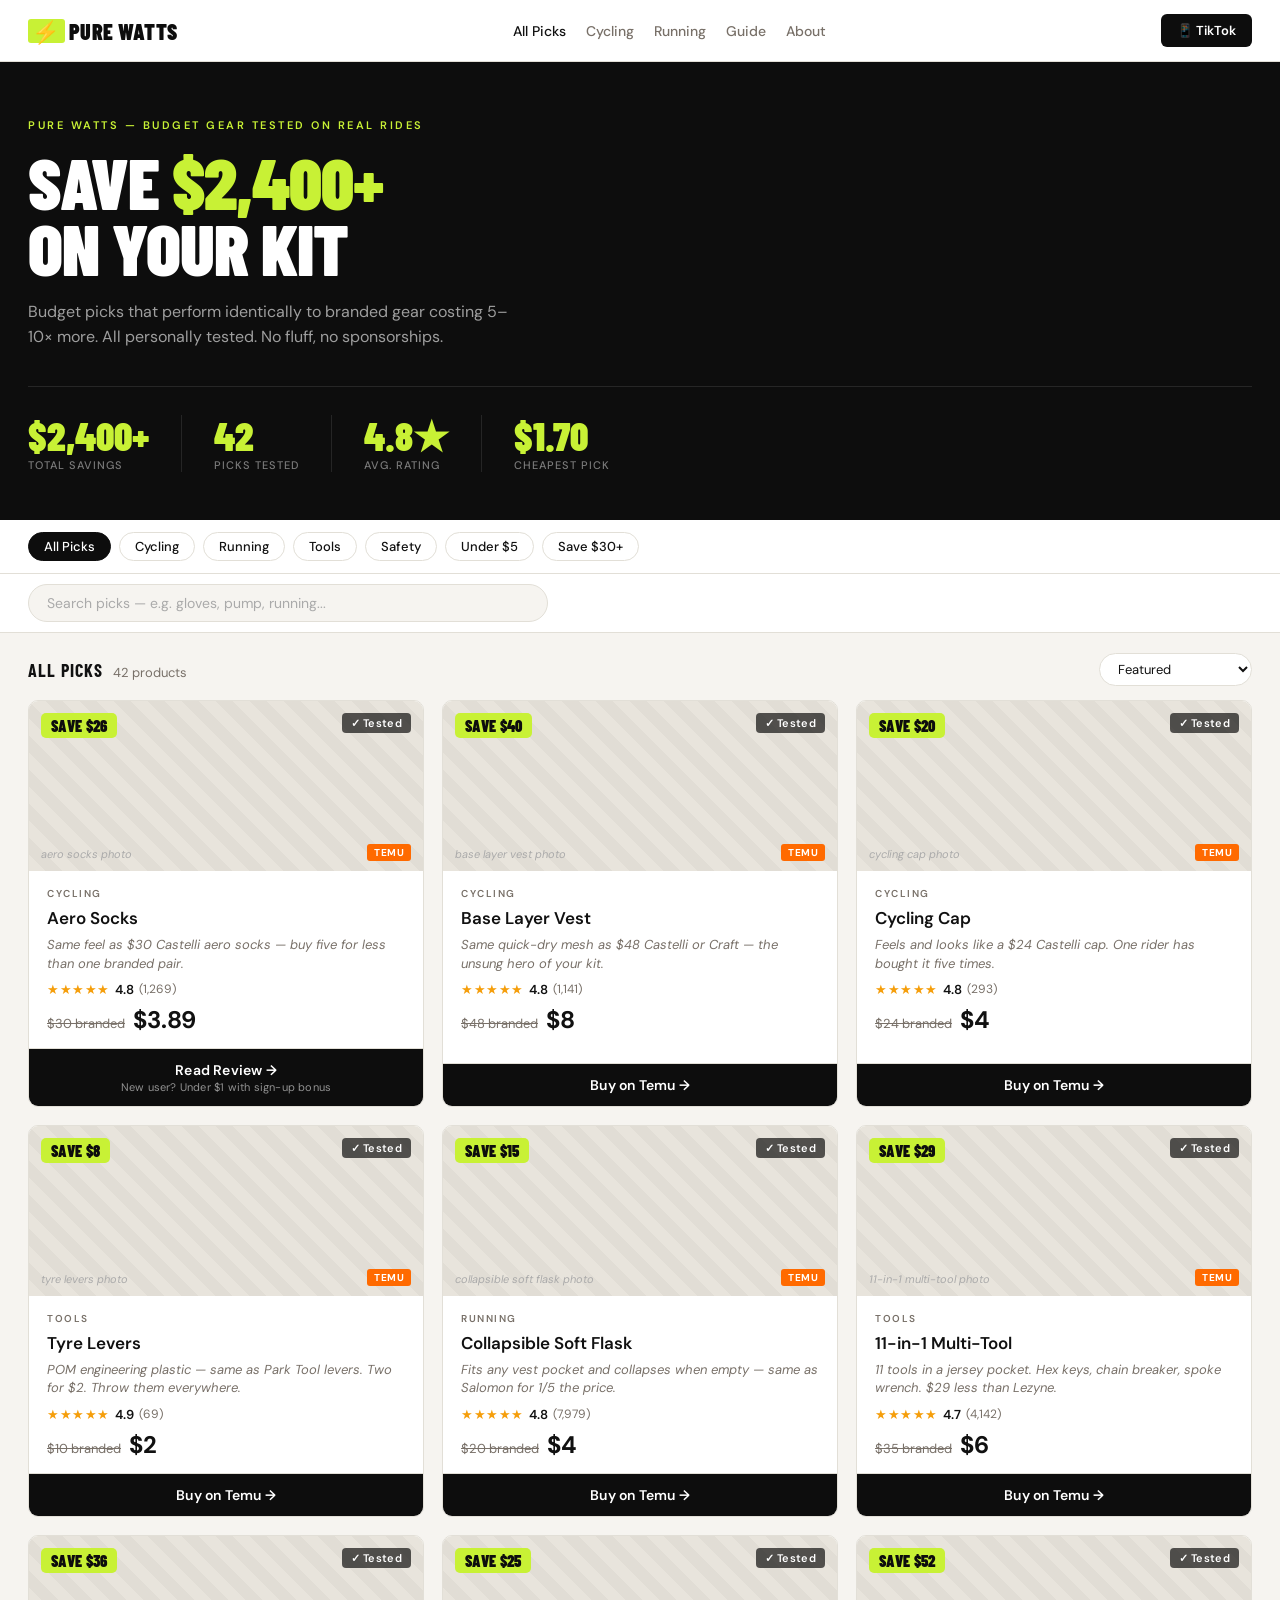
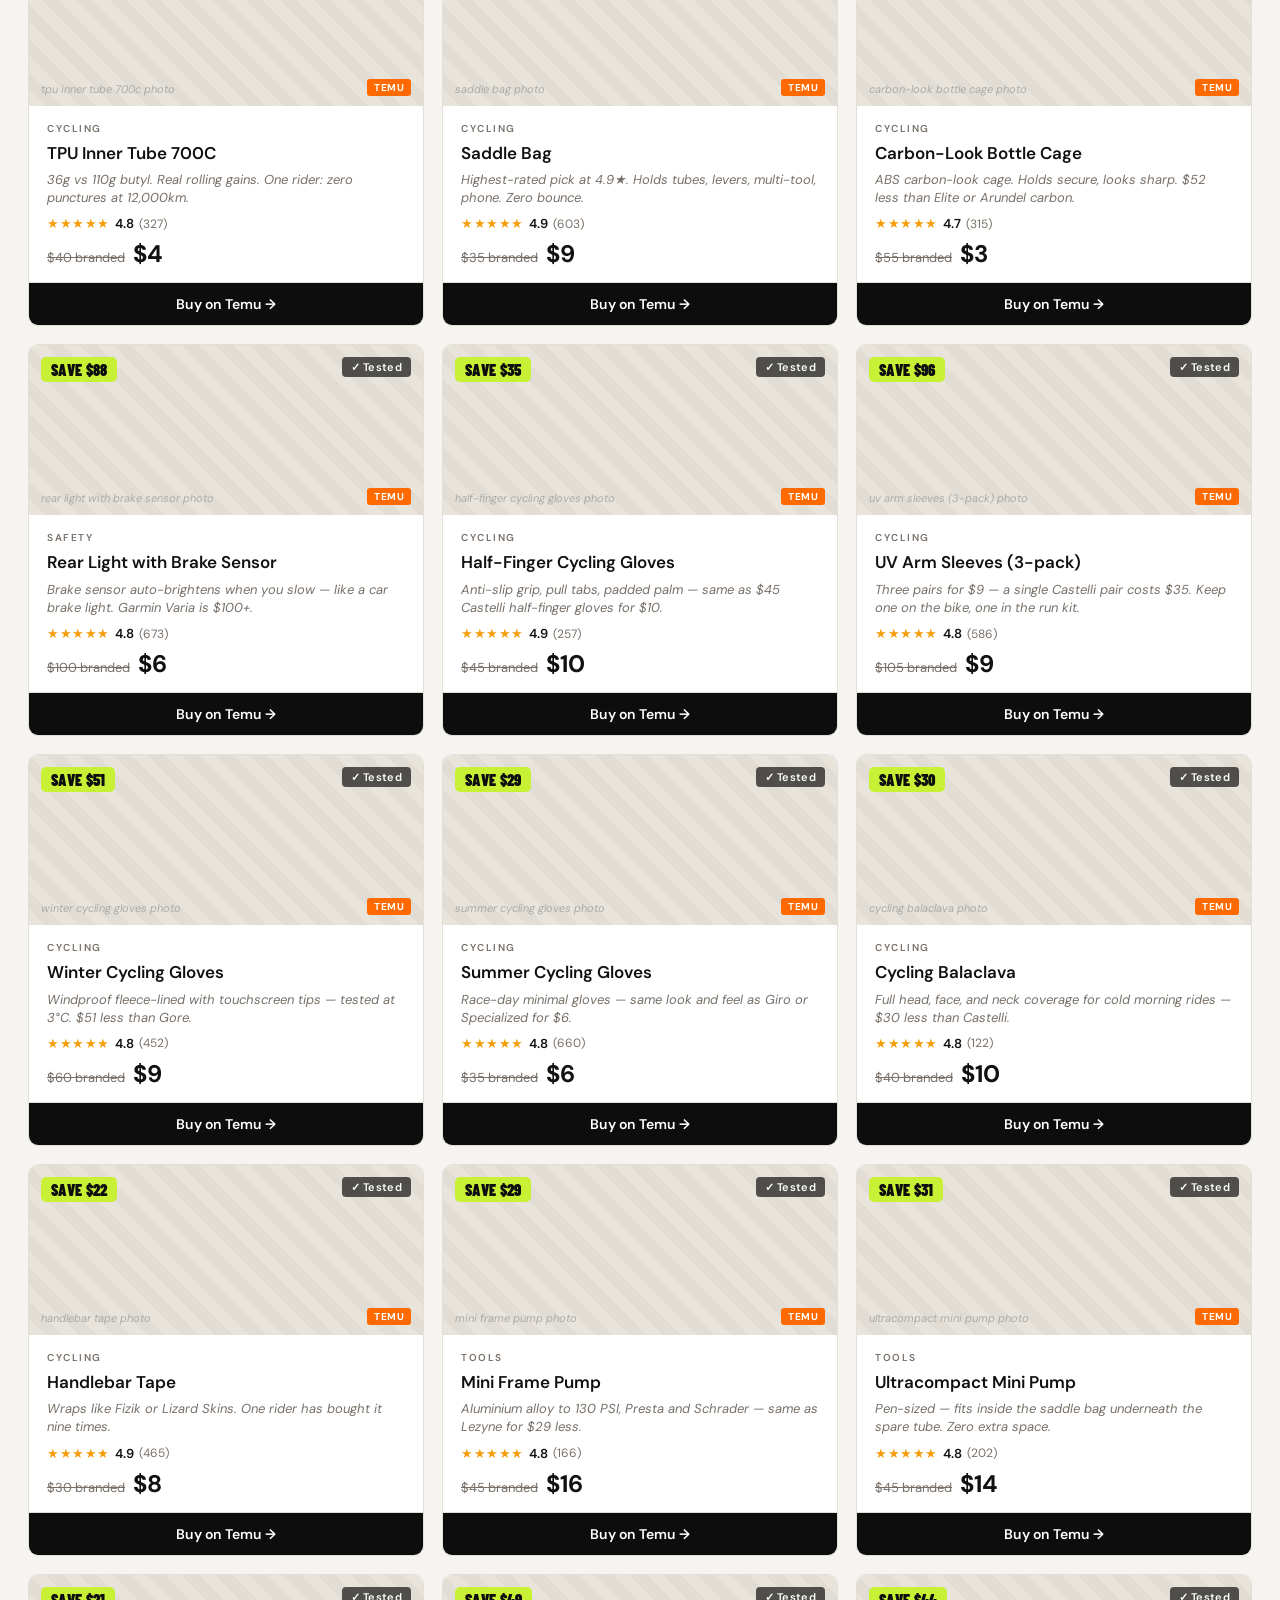
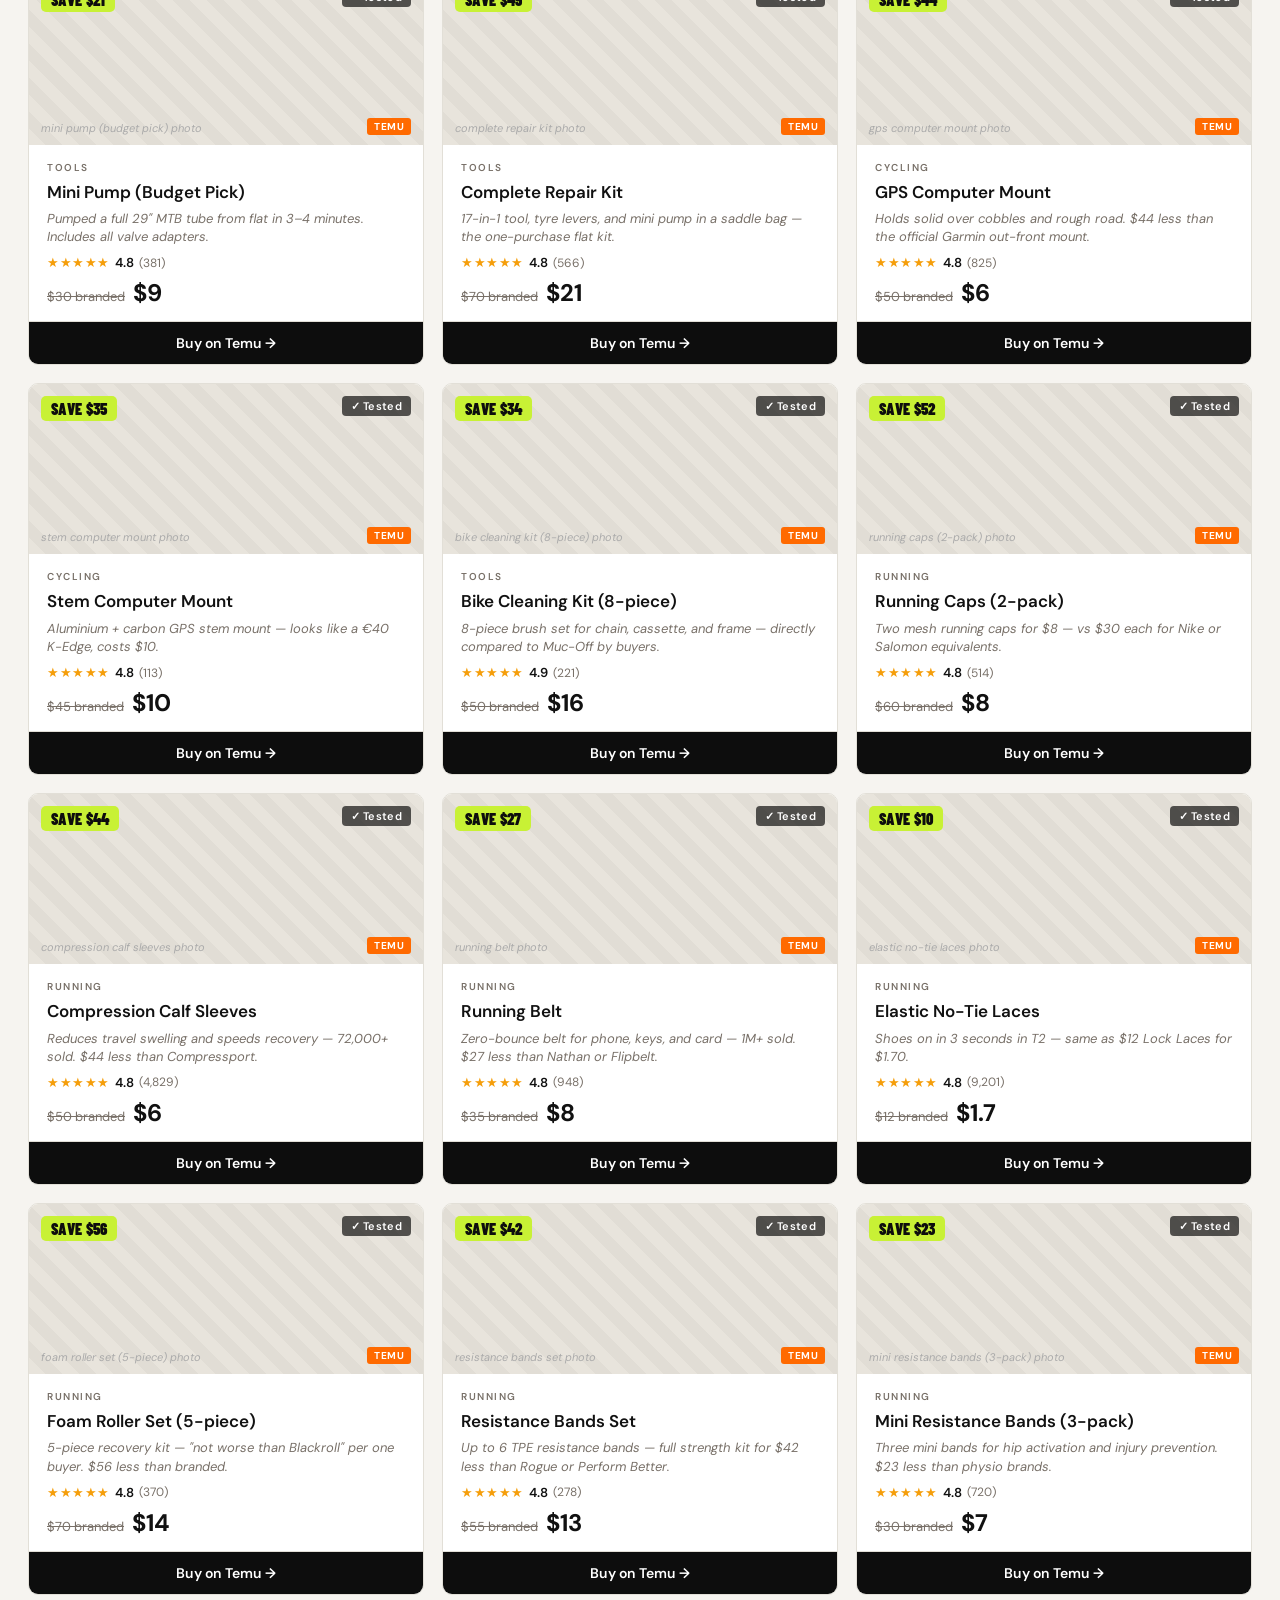
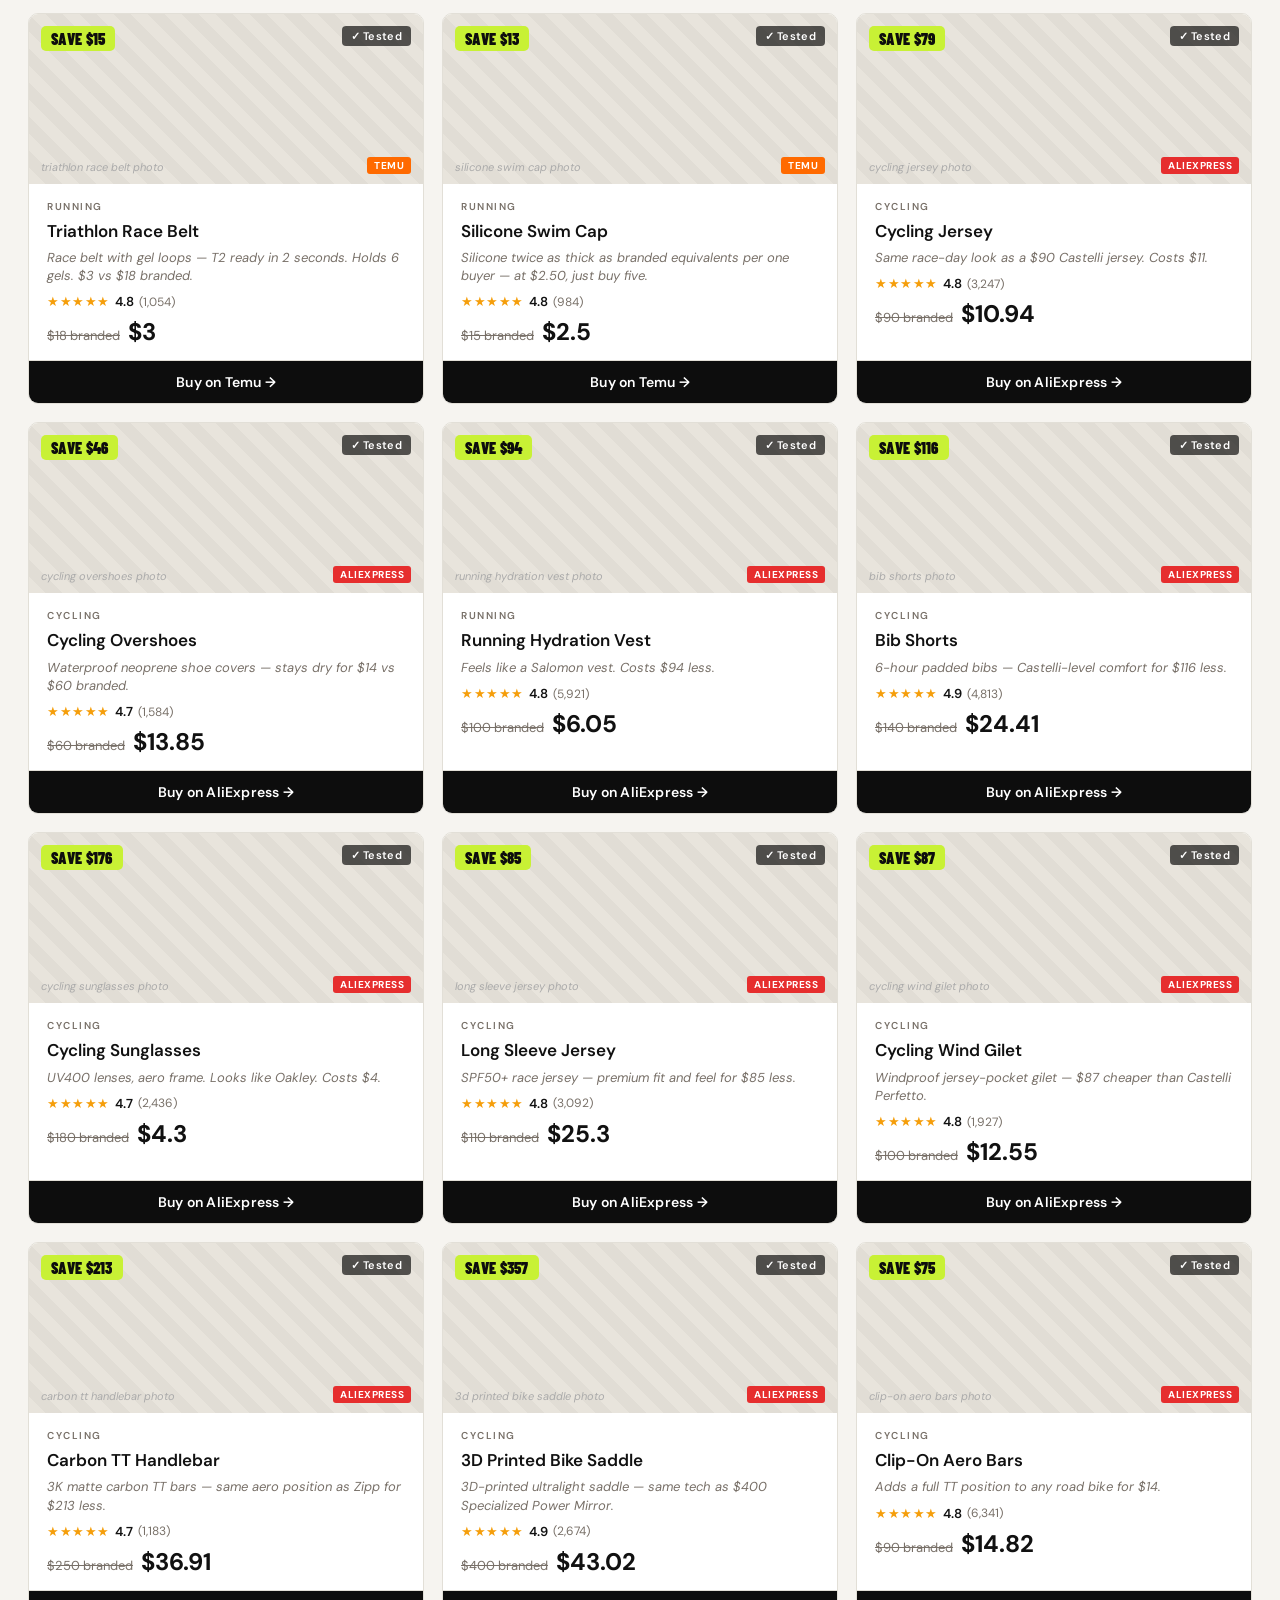
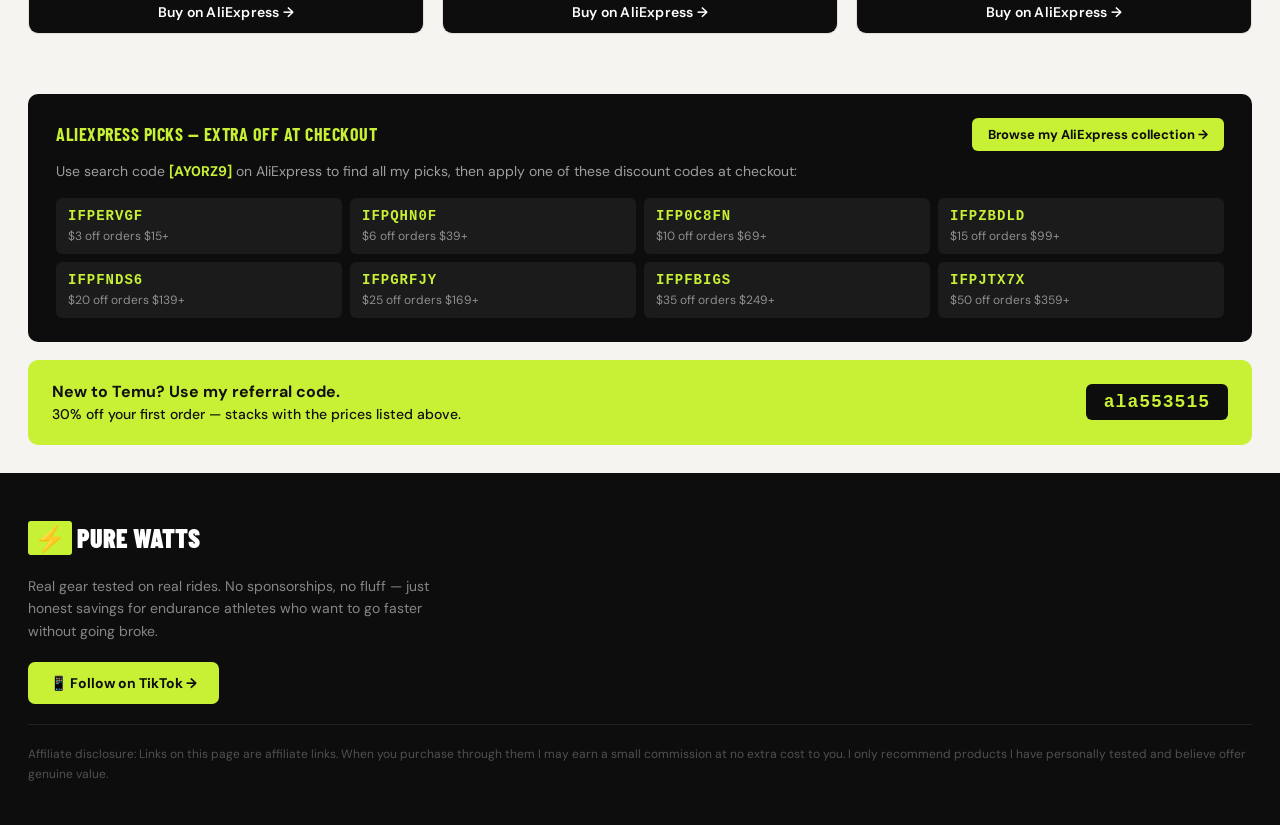
==== index.html @ f36c747b "Launch Pure Watts affiliate site with 42 tested picks - Homepage with filter pills, search bar, and " ====
<!DOCTYPE html>
<html lang="en">
<head>
<meta charset="UTF-8">
<meta name="viewport" content="width=device-width, initial-scale=1.0">
<title>Pure Watts — Budget Gear That Actually Works</title>
<meta name="description" content="20 budget cycling and running picks that perform identically to branded gear costing 5–10× more. All personally tested. No fluff, no sponsorships.">
<link rel="preconnect" href="https://fonts.googleapis.com">
<link rel="stylesheet" href="style.css">
</head>
<body>

<nav class="nav">
  <a class="logo" href="index.html">
    <span class="logo-bolt">⚡</span> PURE WATTS
  </a>
  <ul class="nav-links">
    <li><a href="index.html" class="active">All Picks</a></li>
    <li><a href="index.html?filter=cycling">Cycling</a></li>
    <li><a href="index.html?filter=running">Running</a></li>
    <li><a href="buying-guide.html">Guide</a></li>
    <li><a href="#about">About</a></li>
  </ul>
  <a class="nav-tiktok" href="https://temu.to/k/erey3rug0xz" target="_blank" rel="noopener">📱 TikTok</a>
</nav>

<section class="hero">
  <p class="hero-eyebrow">Pure Watts — Budget Gear Tested on Real Rides</p>
  <h1 class="hero-headline">Save <em>$2,400+</em><br>on your kit</h1>
  <p class="hero-sub">Budget picks that perform identically to branded gear costing 5–10× more. All personally tested. No fluff, no sponsorships.</p>
  <div class="hero-stats">
    <div class="hero-stat">
      <span class="hero-stat-val">$2,400+</span>
      <span class="hero-stat-label">Total savings</span>
    </div>
    <div class="hero-stat">
      <span class="hero-stat-val" id="hero-count">—</span>
      <span class="hero-stat-label">Picks tested</span>
    </div>
    <div class="hero-stat">
      <span class="hero-stat-val">4.8★</span>
      <span class="hero-stat-label">Avg. rating</span>
    </div>
    <div class="hero-stat">
      <span class="hero-stat-val">$1.70</span>
      <span class="hero-stat-label">Cheapest pick</span>
    </div>
  </div>
</section>

<div class="filters-bar">
  <button class="filter-pill active" data-filter="all">All Picks</button>
  <button class="filter-pill" data-filter="cycling">Cycling</button>
  <button class="filter-pill" data-filter="running">Running</button>
  <button class="filter-pill" data-filter="tools">Tools</button>
  <button class="filter-pill" data-filter="safety">Safety</button>
  <button class="filter-pill" data-filter="under5">Under $5</button>
  <button class="filter-pill" data-filter="bigsave">Save $30+</button>
</div>

<div class="search-wrap">
  <input type="search" class="search-input" id="search-bar" placeholder="Search picks — e.g. gloves, pump, running...">
</div>

<div class="section-header">
  <div class="section-header-left">
    <span class="section-title">All Picks</span>
    <span class="section-count" id="count"></span>
  </div>
  <select class="sort-select" id="sort-select">
    <option value="featured">Featured</option>
    <option value="price-asc">Price: Low → High</option>
    <option value="price-desc">Price: High → Low</option>
    <option value="save-desc">Biggest Savings</option>
    <option value="stars-desc">Highest Rated</option>
    <option value="reviews-desc">Most Reviewed</option>
  </select>
</div>

<div class="grid" id="grid"></div>

<!-- ALIEXPRESS DISCOUNT CODES -->
<div class="aliex-banner">
  <div class="aliex-banner-header">
    <div class="aliex-banner-title">AliExpress Picks — Extra Off at Checkout</div>
    <a class="aliex-collection-btn" href="https://s.click.aliexpress.com/e/_ExRerLu" target="_blank" rel="noopener">
      Browse my AliExpress collection →
    </a>
  </div>
  <p class="aliex-banner-sub">Use search code <strong>[AY0RZ9]</strong> on AliExpress to find all my picks, then apply one of these discount codes at checkout:</p>
  <div class="aliex-codes">
    <div class="aliex-code-row"><span class="aliex-code">IFPERVGF</span><span class="aliex-code-desc">$3 off orders $15+</span></div>
    <div class="aliex-code-row"><span class="aliex-code">IFPQHN0F</span><span class="aliex-code-desc">$6 off orders $39+</span></div>
    <div class="aliex-code-row"><span class="aliex-code">IFP0C8FN</span><span class="aliex-code-desc">$10 off orders $69+</span></div>
    <div class="aliex-code-row"><span class="aliex-code">IFPZBDLD</span><span class="aliex-code-desc">$15 off orders $99+</span></div>
    <div class="aliex-code-row"><span class="aliex-code">IFPFNDS6</span><span class="aliex-code-desc">$20 off orders $139+</span></div>
    <div class="aliex-code-row"><span class="aliex-code">IFPGRFJY</span><span class="aliex-code-desc">$25 off orders $169+</span></div>
    <div class="aliex-code-row"><span class="aliex-code">IFPFBIGS</span><span class="aliex-code-desc">$35 off orders $249+</span></div>
    <div class="aliex-code-row"><span class="aliex-code">IFPJTX7X</span><span class="aliex-code-desc">$50 off orders $359+</span></div>
  </div>
</div>

<div class="referral-banner">
  <div class="referral-text">
    <strong>New to Temu? Use my referral code.</strong>
    30% off your first order — stacks with the prices listed above.
  </div>
  <div class="referral-code">ala553515</div>
</div>

<footer class="footer" id="about">
  <div class="footer-logo">
    <span class="footer-logo-bolt">⚡</span> PURE WATTS
  </div>
  <p class="footer-tagline">Real gear tested on real rides. No sponsorships, no fluff — just honest savings for endurance athletes who want to go faster without going broke.</p>
  <a class="footer-tiktok-btn" href="https://temu.to/k/erey3rug0xz" target="_blank" rel="noopener">📱 Follow on TikTok →</a>
  <p class="footer-disc">
    Affiliate disclosure: Links on this page are affiliate links. When you purchase through them I may earn a small commission at no extra cost to you. I only recommend products I have personally tested and believe offer genuine value.
  </p>
</footer>

<script src="products.js"></script>
<script>
let currentFilter = 'all';
let currentSort   = 'featured';
let currentSearch = '';

function renderCard(p) {
  const external = !p.isArticle && p.link !== '#';
  const sourceBadge = p.source === 'aliexpress'
    ? '<span class="card-source aliex">AliExpress</span>'
    : '<span class="card-source temu">Temu</span>';
  return `
    <a class="card" href="${p.link}"
       ${external ? 'target="_blank" rel="noopener"' : ''}>
      <div class="card-img">
        <div class="card-badge">SAVE $${p.save}</div>
        <div class="card-tested">✓ Tested</div>
        ${sourceBadge}
        <span class="card-img-label">${p.name.toLowerCase()} photo</span>
      </div>
      <div class="card-body">
        <div class="card-cat">${p.cat}</div>
        <div class="card-name">${p.name}</div>
        <div class="card-tagline">${p.tagline}</div>
        <div class="card-stars">
          <span class="stars">★★★★★</span>
          <span class="stars-val">${p.stars}</span>
          <span class="stars-count">(${p.reviews.toLocaleString()})</span>
        </div>
        <div class="card-pricing">
          <span class="price-branded">$${p.branded} branded</span>
          <span class="price-ours">$${p.price}</span>
        </div>
      </div>
      <div class="card-cta">
        ${p.isArticle ? 'Read Review →' : p.source === 'aliexpress' ? 'Buy on AliExpress →' : 'Buy on Temu →'}
        ${p.newUser ? '<span class="card-cta-note">New user? Under $1 with sign-up bonus</span>' : ''}
      </div>
    </a>`;
}

function renderGrid() {
  const q = currentSearch;
  let visible = products.filter(p => {
    const filterOk = currentFilter === 'all' || p.filters.includes(currentFilter);
    const searchOk = !q || [p.name, p.tagline, p.cat].some(s => s.toLowerCase().includes(q));
    return filterOk && searchOk;
  });

  switch (currentSort) {
    case 'price-asc':    visible.sort((a, b) => a.price - b.price); break;
    case 'price-desc':   visible.sort((a, b) => b.price - a.price); break;
    case 'save-desc':    visible.sort((a, b) => b.save - a.save); break;
    case 'stars-desc':   visible.sort((a, b) => b.stars - a.stars || b.reviews - a.reviews); break;
    case 'reviews-desc': visible.sort((a, b) => b.reviews - a.reviews); break;
  }

  document.getElementById('grid').innerHTML = visible.length
    ? visible.map(renderCard).join('')
    : '<p class="no-results">No picks match your search.</p>';
  document.getElementById('count').textContent = `${visible.length} product${visible.length !== 1 ? 's' : ''}`;
}

// Boot
document.getElementById('hero-count').textContent = products.length;
renderGrid();

// Filter pills
document.querySelectorAll('.filter-pill').forEach(btn => {
  btn.addEventListener('click', () => {
    document.querySelectorAll('.filter-pill').forEach(b => b.classList.remove('active'));
    btn.classList.add('active');
    currentFilter = btn.dataset.filter;
    document.querySelector('.section-title').textContent = btn.textContent;
    renderGrid();
  });
});

// Sort
document.getElementById('sort-select').addEventListener('change', e => {
  currentSort = e.target.value;
  renderGrid();
});

// Search
document.getElementById('search-bar').addEventListener('input', e => {
  currentSearch = e.target.value.toLowerCase().trim();
  renderGrid();
});

// URL filter param on load
const urlFilter = new URLSearchParams(location.search).get('filter');
if (urlFilter) {
  const btn = document.querySelector(`[data-filter="${urlFilter}"]`);
  if (btn) btn.click();
}
</script>
</body>
</html>
---- style.css ----
@import url('https://fonts.googleapis.com/css2?family=Barlow+Condensed:wght@700;900&family=DM+Sans:ital,wght@0,400;0,500;0,600;1,400&display=swap');

:root {
  --bg: #f6f4f0;
  --surface: #ffffff;
  --text: #111111;
  --muted: #787068;
  --border: #e2dfd7;
  --lime: #c8f135;
  --dark: #0d0d0d;
  --radius: 10px;
  --font-head: 'Barlow Condensed', sans-serif;
  --font-body: 'DM Sans', sans-serif;
}

*, *::before, *::after { box-sizing: border-box; margin: 0; padding: 0; }
body { font-family: var(--font-body); background: var(--bg); color: var(--text); min-height: 100vh; }

/* ── NAV ─────────────────────────────────────────────────────────────── */
.nav {
  position: sticky; top: 0; z-index: 100;
  background: #fff; border-bottom: 1px solid var(--border);
  display: flex; align-items: center; justify-content: space-between;
  padding: 0 28px; height: 62px; gap: 24px;
}
.logo {
  font-family: var(--font-head); font-size: 22px; font-weight: 900;
  text-transform: uppercase; letter-spacing: 0.5px; white-space: nowrap;
  text-decoration: none; color: var(--dark); display: flex; align-items: center; gap: 4px;
}
.logo-bolt {
  background: var(--lime); padding: 1px 5px 1px 4px; border-radius: 3px; line-height: 1;
}
.nav-links { display: flex; gap: 20px; list-style: none; }
.nav-links a { text-decoration: none; font-size: 14px; font-weight: 500; color: var(--muted); transition: color .15s; }
.nav-links a:hover, .nav-links a.active { color: var(--text); }
.nav-tiktok {
  background: var(--dark); color: #fff; padding: 8px 16px; border-radius: 6px;
  font-size: 13px; font-weight: 600; text-decoration: none; white-space: nowrap;
  transition: background .15s;
}
.nav-tiktok:hover { background: #333; }

/* ── FOOTER ─────────────────────────────────────────────────────────── */
.footer {
  background: var(--dark); color: #fff; padding: 48px 28px 40px;
  display: flex; flex-direction: column; gap: 20px;
}
.footer-logo {
  font-family: var(--font-head); font-size: 26px; font-weight: 900;
  text-transform: uppercase; display: flex; align-items: center; gap: 5px;
}
.footer-logo-bolt { background: var(--lime); color: var(--dark); padding: 1px 6px; border-radius: 3px; }
.footer-tagline { font-size: 14px; color: rgba(255,255,255,.5); max-width: 440px; line-height: 1.6; }
.footer-tiktok-btn {
  display: inline-flex; align-items: center; gap: 8px;
  background: var(--lime); color: var(--dark); padding: 12px 22px; border-radius: 7px;
  font-size: 14px; font-weight: 700; text-decoration: none; align-self: flex-start;
  transition: opacity .15s;
}
.footer-tiktok-btn:hover { opacity: .85; }
.footer-disc {
  font-size: 12px; color: rgba(255,255,255,.28);
  border-top: 1px solid rgba(255,255,255,.08);
  padding-top: 20px; line-height: 1.65;
}

/* ── HOMEPAGE — HERO ─────────────────────────────────────────────────── */
.hero {
  background: var(--dark); color: #fff;
  padding: 56px 28px 48px;
}
.hero-eyebrow {
  font-size: 11px; font-weight: 600; letter-spacing: 2.5px;
  text-transform: uppercase; color: var(--lime); margin-bottom: 16px;
}
.hero-headline {
  font-family: var(--font-head); font-size: 72px; font-weight: 900;
  line-height: 0.92; text-transform: uppercase; letter-spacing: -1px;
  margin-bottom: 20px;
}
.hero-headline em { color: var(--lime); font-style: normal; }
.hero-sub {
  font-size: 16px; color: rgba(255,255,255,.6); max-width: 500px;
  line-height: 1.55; margin-bottom: 36px;
}
.hero-stats {
  display: flex; gap: 0;
  border-top: 1px solid rgba(255,255,255,.1);
  padding-top: 28px;
}
.hero-stat {
  display: flex; flex-direction: column; gap: 3px;
  padding-right: 32px; margin-right: 32px;
  border-right: 1px solid rgba(255,255,255,.1);
}
.hero-stat:last-child { border-right: none; }
.hero-stat-val {
  font-family: var(--font-head); font-size: 40px; font-weight: 900;
  color: var(--lime); line-height: 1;
}
.hero-stat-label {
  font-size: 11px; font-weight: 500; color: rgba(255,255,255,.45);
  text-transform: uppercase; letter-spacing: 1px;
}

/* ── SEARCH BAR ──────────────────────────────────────────────────────── */
.search-wrap {
  background: var(--surface); border-bottom: 1px solid var(--border);
  padding: 10px 28px;
}
.search-input {
  width: 100%; max-width: 520px; font-family: var(--font-body);
  font-size: 14px; color: var(--text);
  border: 1.5px solid var(--border); border-radius: 20px;
  padding: 9px 18px; background: var(--bg); outline: none;
  transition: border-color .15s;
}
.search-input:focus { border-color: var(--dark); background: #fff; }
.search-input::placeholder { color: #aaa; }

/* ── HOMEPAGE — FILTERS ──────────────────────────────────────────────── */
.filters-bar {
  background: var(--surface); border-bottom: 1px solid var(--border);
  padding: 0 28px; height: 54px;
  display: flex; align-items: center; gap: 8px;
  overflow-x: auto; -webkit-overflow-scrolling: touch; scrollbar-width: none;
}
.filters-bar::-webkit-scrollbar { display: none; }
.filter-pill {
  flex-shrink: 0; border: 1.5px solid var(--border); background: transparent;
  border-radius: 20px; padding: 5px 15px; font-family: var(--font-body);
  font-size: 13px; font-weight: 500; cursor: pointer; color: var(--text);
  transition: all .15s; white-space: nowrap;
}
.filter-pill.active { background: var(--dark); border-color: var(--dark); color: #fff; }
.filter-pill:hover:not(.active) { border-color: #999; }

/* ── HOMEPAGE — GRID ─────────────────────────────────────────────────── */
.section-header {
  padding: 20px 28px 14px;
  display: flex; align-items: center; justify-content: space-between; gap: 12px;
}
.section-header-left { display: flex; align-items: baseline; gap: 10px; }
.sort-select {
  font-family: var(--font-body); font-size: 13px; color: var(--text);
  border: 1.5px solid var(--border); border-radius: 20px;
  padding: 6px 14px; background: var(--surface); outline: none;
  cursor: pointer; transition: border-color .15s; flex-shrink: 0;
}
.sort-select:focus { border-color: var(--dark); }
.no-results {
  grid-column: 1 / -1; text-align: center; padding: 60px 20px;
  font-size: 15px; color: var(--muted);
}
.section-title {
  font-family: var(--font-head); font-size: 18px; font-weight: 700;
  text-transform: uppercase; letter-spacing: 1px;
}
.section-count { font-size: 13px; color: var(--muted); font-weight: 400; }

.grid {
  display: grid; grid-template-columns: repeat(3, 1fr);
  gap: 18px; padding: 0 28px 60px;
}

/* ── HOMEPAGE — CARD ─────────────────────────────────────────────────── */
.card {
  background: var(--surface); border-radius: var(--radius);
  border: 1px solid var(--border); overflow: hidden;
  display: flex; flex-direction: column;
  transition: box-shadow .2s, transform .2s;
  text-decoration: none; color: inherit;
}
.card:hover { box-shadow: 0 8px 28px rgba(0,0,0,.09); transform: translateY(-3px); }

.card-img {
  position: relative; height: 170px;
  background-color: #e8e4dc;
  background-image: repeating-linear-gradient(
    45deg, transparent, transparent 12px,
    rgba(0,0,0,.03) 12px, rgba(0,0,0,.03) 24px
  );
}
.card-img-label {
  position: absolute; bottom: 10px; left: 12px;
  font-size: 11px; color: #aaa; font-style: italic;
}
.card-badge {
  position: absolute; top: 12px; left: 12px;
  background: var(--lime); color: var(--dark);
  font-family: var(--font-head); font-size: 16px; font-weight: 900;
  padding: 3px 10px; border-radius: 5px; letter-spacing: .3px;
  text-transform: uppercase;
}
.card-tested {
  position: absolute; top: 12px; right: 12px;
  background: rgba(0,0,0,.65); color: #fff;
  font-size: 11px; font-weight: 600; padding: 3px 9px; border-radius: 4px; letter-spacing: .3px;
}
.card-source {
  position: absolute; bottom: 10px; right: 12px;
  font-size: 10px; font-weight: 700; padding: 2px 7px;
  border-radius: 3px; text-transform: uppercase; letter-spacing: .5px;
}
.card-source.temu { background: #ff6a00; color: #fff; }
.card-source.aliex { background: #e62e2e; color: #fff; }
.card-body {
  padding: 16px 18px; display: flex; flex-direction: column; gap: 8px; flex: 1;
}
.card-cat {
  font-size: 10px; font-weight: 600; text-transform: uppercase;
  letter-spacing: 1.5px; color: var(--muted);
}
.card-name { font-size: 17px; font-weight: 600; line-height: 1.2; }
.card-tagline { font-size: 13px; color: var(--muted); line-height: 1.4; font-style: italic; }
.card-stars { display: flex; align-items: center; gap: 5px; }
.stars { color: #f59e0b; font-size: 13px; letter-spacing: .5px; }
.stars-val { font-size: 13px; font-weight: 600; }
.stars-count { font-size: 12px; color: var(--muted); }
.card-pricing {
  display: flex; align-items: baseline; gap: 8px; margin-top: 2px;
}
.price-branded { font-size: 13px; color: var(--muted); text-decoration: line-through; }
.price-ours { font-size: 24px; font-weight: 700; line-height: 1; }
.card-cta {
  display: block; background: var(--dark); color: #fff; text-align: center;
  padding: 12px 16px; font-family: var(--font-body); font-size: 14px; font-weight: 600;
  border: none; cursor: pointer; border-top: 1px solid var(--border);
  transition: background .15s; text-decoration: none; letter-spacing: .2px;
}
.card-cta:hover { background: #2a2a2a; }
.card-cta-note {
  display: block; font-size: 11px; font-weight: 400;
  color: rgba(255,255,255,.55); margin-top: 1px;
}

/* ── HOMEPAGE — REFERRAL BANNER ──────────────────────────────────────── */
.referral-banner {
  background: var(--lime); margin: 0 28px 28px;
  border-radius: var(--radius); padding: 20px 24px;
  display: flex; align-items: center; justify-content: space-between; gap: 16px;
}
.referral-text { font-size: 14px; font-weight: 500; line-height: 1.5; }
.referral-text strong { font-size: 16px; display: block; font-weight: 700; }
.referral-code {
  background: var(--dark); color: var(--lime);
  font-family: monospace; font-size: 18px; font-weight: 700;
  padding: 8px 18px; border-radius: 6px; white-space: nowrap; letter-spacing: 1px;
}

/* ── ALIEXPRESS BANNER ───────────────────────────────────────────────── */
.aliex-banner {
  background: var(--dark); color: #fff;
  margin: 0 28px 18px; border-radius: var(--radius);
  padding: 24px 28px;
}
.aliex-banner-header {
  display: flex; align-items: center; justify-content: space-between;
  gap: 16px; margin-bottom: 10px; flex-wrap: wrap;
}
.aliex-banner-title {
  font-family: var(--font-head); font-size: 18px; font-weight: 700;
  text-transform: uppercase; letter-spacing: .5px; color: var(--lime);
}
.aliex-collection-btn {
  background: var(--lime); color: var(--dark);
  padding: 8px 16px; border-radius: 6px;
  font-size: 13px; font-weight: 700; text-decoration: none; white-space: nowrap;
  transition: opacity .15s;
}
.aliex-collection-btn:hover { opacity: .85; }
.aliex-banner-sub {
  font-size: 14px; color: rgba(255,255,255,.6); margin-bottom: 16px; line-height: 1.5;
}
.aliex-banner-sub strong { color: var(--lime); font-weight: 700; }
.aliex-codes {
  display: grid; grid-template-columns: repeat(4, 1fr); gap: 8px;
}
.aliex-code-row {
  background: rgba(255,255,255,.06); border-radius: 6px;
  padding: 10px 12px; display: flex; flex-direction: column; gap: 4px;
}
.aliex-code {
  font-family: monospace; font-size: 14px; font-weight: 700;
  color: var(--lime); letter-spacing: 1px;
}
.aliex-code-desc { font-size: 12px; color: rgba(255,255,255,.5); }

/* ── ARTICLE — LAYOUT ────────────────────────────────────────────────── */
.page-wrap {
  max-width: 1100px; margin: 0 auto;
  display: grid; grid-template-columns: 1fr 300px;
  gap: 0; align-items: start; padding: 40px 28px 80px;
}
.main { min-width: 0; padding-right: 48px; }

/* ── ARTICLE — BREADCRUMB ────────────────────────────────────────────── */
.breadcrumb {
  display: flex; align-items: center; gap: 6px;
  font-size: 13px; color: var(--muted); margin-bottom: 20px;
}
.breadcrumb a { color: var(--muted); text-decoration: none; }
.breadcrumb a:hover { color: var(--text); }
.breadcrumb-sep { opacity: .4; }

/* ── ARTICLE — HEADER ────────────────────────────────────────────────── */
.article-tags { display: flex; gap: 8px; margin-bottom: 14px; flex-wrap: wrap; }
.tag {
  font-size: 11px; font-weight: 600; text-transform: uppercase; letter-spacing: 1.5px;
  padding: 4px 10px; border-radius: 4px; border: 1.5px solid var(--border);
  color: var(--muted);
}
.tag-tested { background: var(--lime); border-color: var(--lime); color: var(--dark); }
.article-title {
  font-family: var(--font-head); font-size: 52px; font-weight: 900;
  line-height: .95; text-transform: uppercase; letter-spacing: -1px;
  margin-bottom: 12px;
}
.article-title em { color: var(--lime); font-style: normal; }
.article-deck {
  font-size: 18px; color: var(--muted); line-height: 1.5;
  margin-bottom: 16px; font-weight: 400;
}
.article-meta {
  display: flex; align-items: center; gap: 14px; flex-wrap: wrap;
  font-size: 13px; color: var(--muted);
  padding-bottom: 20px; border-bottom: 1px solid var(--border);
  margin-bottom: 28px;
}
.meta-stars { color: #f59e0b; letter-spacing: .5px; font-size: 14px; }
.meta-val { font-weight: 600; color: var(--text); }

/* ── ARTICLE — PRODUCT IMAGE ─────────────────────────────────────────── */
.product-img {
  width: 100%; height: 280px; border-radius: var(--radius);
  background-color: #e8e4dc;
  background-image: repeating-linear-gradient(
    45deg, transparent, transparent 14px,
    rgba(0,0,0,.03) 14px, rgba(0,0,0,.03) 28px
  );
  display: flex; align-items: center; justify-content: center;
  font-size: 13px; color: #bbb; font-style: italic;
  margin-bottom: 32px; border: 1px solid var(--border);
}

/* ── ARTICLE — COMPARISON BOX ────────────────────────────────────────── */
.compare-label {
  font-size: 11px; font-weight: 700; text-transform: uppercase;
  letter-spacing: 2px; color: var(--muted); margin-bottom: 10px;
}
.compare-grid {
  display: grid; grid-template-columns: 1fr 1fr;
  border: 1.5px solid var(--border); border-radius: var(--radius);
  overflow: hidden; margin-bottom: 28px;
}
.compare-cell { padding: 16px 20px; border-right: 1.5px solid var(--border); }
.compare-cell:last-child { border-right: none; background: var(--lime); }
.compare-cell-label { font-size: 11px; text-transform: uppercase; letter-spacing: 1px; color: var(--muted); margin-bottom: 4px; }
.compare-price { font-family: var(--font-head); font-size: 40px; font-weight: 900; line-height: 1; }
.compare-sub { font-size: 12px; color: var(--muted); margin-top: 4px; }
.compare-save {
  font-family: var(--font-head); font-size: 14px; font-weight: 700;
  background: var(--dark); color: var(--lime);
  padding: 3px 9px; border-radius: 4px; display: inline-block;
  text-transform: uppercase; letter-spacing: .5px; margin-top: 8px;
}

/* ── ARTICLE — BODY ──────────────────────────────────────────────────── */
.body-text { font-size: 16px; line-height: 1.7; color: #333; }
.body-text p { margin-bottom: 18px; }
.body-text strong { font-weight: 600; color: var(--text); }
.pull-quote {
  border-left: 4px solid var(--lime); margin: 28px 0;
  padding: 16px 20px; background: var(--surface);
  border-radius: 0 var(--radius) var(--radius) 0;
}
.pull-quote p {
  font-size: 17px; font-style: italic; line-height: 1.55;
  color: var(--text); margin: 0;
}
.pull-quote cite {
  display: block; font-size: 12px; color: var(--muted);
  font-style: normal; font-weight: 600; margin-top: 8px;
  text-transform: uppercase; letter-spacing: 1px;
}
.verdict-box {
  background: var(--dark); color: #fff;
  border-radius: var(--radius); padding: 22px 24px;
  margin: 28px 0;
}
.verdict-label {
  font-size: 11px; font-weight: 700; text-transform: uppercase;
  letter-spacing: 2px; color: var(--lime); margin-bottom: 8px;
}
.verdict-text { font-size: 15px; line-height: 1.6; color: rgba(255,255,255,.8); }
.specs-grid {
  display: grid; grid-template-columns: 1fr 1fr;
  gap: 1px; background: var(--border);
  border: 1.5px solid var(--border); border-radius: var(--radius);
  overflow: hidden; margin: 28px 0;
}
.spec-cell { background: var(--surface); padding: 14px 16px; }
.spec-label { font-size: 11px; text-transform: uppercase; letter-spacing: 1px; color: var(--muted); margin-bottom: 3px; font-weight: 600; }
.spec-val { font-size: 15px; font-weight: 600; }

/* ── ARTICLE — RELATED ───────────────────────────────────────────────── */
.related-title {
  font-family: var(--font-head); font-size: 18px; font-weight: 700;
  text-transform: uppercase; letter-spacing: 1px; margin-bottom: 14px;
}
.related-grid { display: grid; grid-template-columns: repeat(3, 1fr); gap: 12px; }
.related-card {
  border: 1px solid var(--border); border-radius: var(--radius);
  background: var(--surface); overflow: hidden;
  text-decoration: none; color: inherit; transition: box-shadow .2s;
}
.related-card:hover { box-shadow: 0 4px 16px rgba(0,0,0,.08); }
.related-img {
  height: 80px; background-color: #e8e4dc;
  background-image: repeating-linear-gradient(
    45deg, transparent, transparent 10px,
    rgba(0,0,0,.03) 10px, rgba(0,0,0,.03) 20px
  );
}
.related-body { padding: 10px 12px; }
.related-name { font-size: 13px; font-weight: 600; margin-bottom: 4px; }
.related-save {
  font-size: 11px; font-weight: 700; background: var(--lime);
  padding: 2px 7px; border-radius: 3px; display: inline-block; text-transform: uppercase;
}

/* ── ARTICLE — SIDEBAR ───────────────────────────────────────────────── */
.sidebar {
  position: sticky; top: 80px;
  border: 1.5px solid var(--border); border-radius: var(--radius);
  background: var(--surface); overflow: hidden;
}
.sidebar-save-bar {
  background: var(--lime); padding: 18px 20px; text-align: center;
}
.sidebar-save-label { font-size: 11px; font-weight: 700; text-transform: uppercase; letter-spacing: 2px; color: #555; }
.sidebar-save-val {
  font-family: var(--font-head); font-size: 56px; font-weight: 900;
  line-height: 1; color: var(--dark);
}
.sidebar-save-sub { font-size: 13px; color: #555; margin-top: 2px; }
.sidebar-body { padding: 18px 20px; display: flex; flex-direction: column; gap: 14px; }
.sidebar-price-label { font-size: 11px; text-transform: uppercase; letter-spacing: 1.5px; color: var(--muted); font-weight: 600; }
.sidebar-price {
  font-family: var(--font-head); font-size: 42px; font-weight: 900;
  line-height: 1; margin-top: 2px;
}
.sidebar-branded { font-size: 13px; color: var(--muted); text-decoration: line-through; margin-top: 2px; }
.sidebar-cta {
  display: block; background: var(--dark); color: #fff; text-align: center;
  padding: 14px; border-radius: 7px; font-size: 15px; font-weight: 700;
  text-decoration: none; transition: background .15s; letter-spacing: .2px;
}
.sidebar-cta:hover { background: #2a2a2a; }
.sidebar-cta-note { font-size: 12px; font-weight: 400; color: rgba(255,255,255,.55); display: block; margin-top: 2px; }
.sidebar-divider { border: none; border-top: 1px solid var(--border); }
.sidebar-stars { display: flex; align-items: center; gap: 6px; }
.sidebar-stars .stars { color: #f59e0b; letter-spacing: .5px; }
.sidebar-stars-info { font-size: 13px; color: var(--muted); }
.sidebar-share {
  display: block; text-align: center; padding: 11px;
  border: 1.5px solid var(--border); border-radius: 7px;
  font-size: 14px; font-weight: 600; text-decoration: none; color: var(--text);
  transition: border-color .15s;
}
.sidebar-share:hover { border-color: #999; }

/* ── RESPONSIVE ──────────────────────────────────────────────────────── */
@media (max-width: 960px) {
  .grid { grid-template-columns: repeat(2, 1fr); }
  .nav-links { display: none; }
  .hero-headline { font-size: 56px; }
  .aliex-codes { grid-template-columns: repeat(2, 1fr); }
}
@media (max-width: 860px) {
  .page-wrap { grid-template-columns: 1fr; padding: 28px 16px 60px; }
  .main { padding-right: 0; margin-bottom: 32px; }
  .article-title { font-size: 40px; }
  .nav { padding: 0 16px; }
  .related-grid { grid-template-columns: 1fr 1fr; }
  .sidebar { position: static; }
}
@media (max-width: 600px) {
  .grid { grid-template-columns: 1fr; padding: 0 16px 40px; }
  .nav { padding: 0 16px; }
  .hero { padding: 36px 16px 36px; }
  .hero-headline { font-size: 46px; letter-spacing: -0.5px; }
  .hero-sub { font-size: 15px; }
  .hero-stats { flex-wrap: wrap; gap: 20px; }
  .hero-stat { border-right: none; padding-right: 0; margin-right: 0; }
  .filters-bar { padding: 0 16px; }
  .section-header { padding: 20px 16px 12px; }
  .referral-banner { margin: 0 16px 24px; flex-direction: column; align-items: flex-start; }
  .aliex-banner { margin: 0 16px 18px; padding: 20px 16px; }
  .aliex-codes { grid-template-columns: repeat(2, 1fr); }
  .search-wrap { padding: 10px 16px; }
  .section-header { padding: 16px 16px 10px; }
  .footer { padding: 40px 16px 32px; }
}
@media (max-width: 480px) {
  .article-title { font-size: 34px; }
  .related-grid { grid-template-columns: 1fr; }
  .compare-price { font-size: 32px; }
  .sidebar-save-val { font-size: 44px; }
}
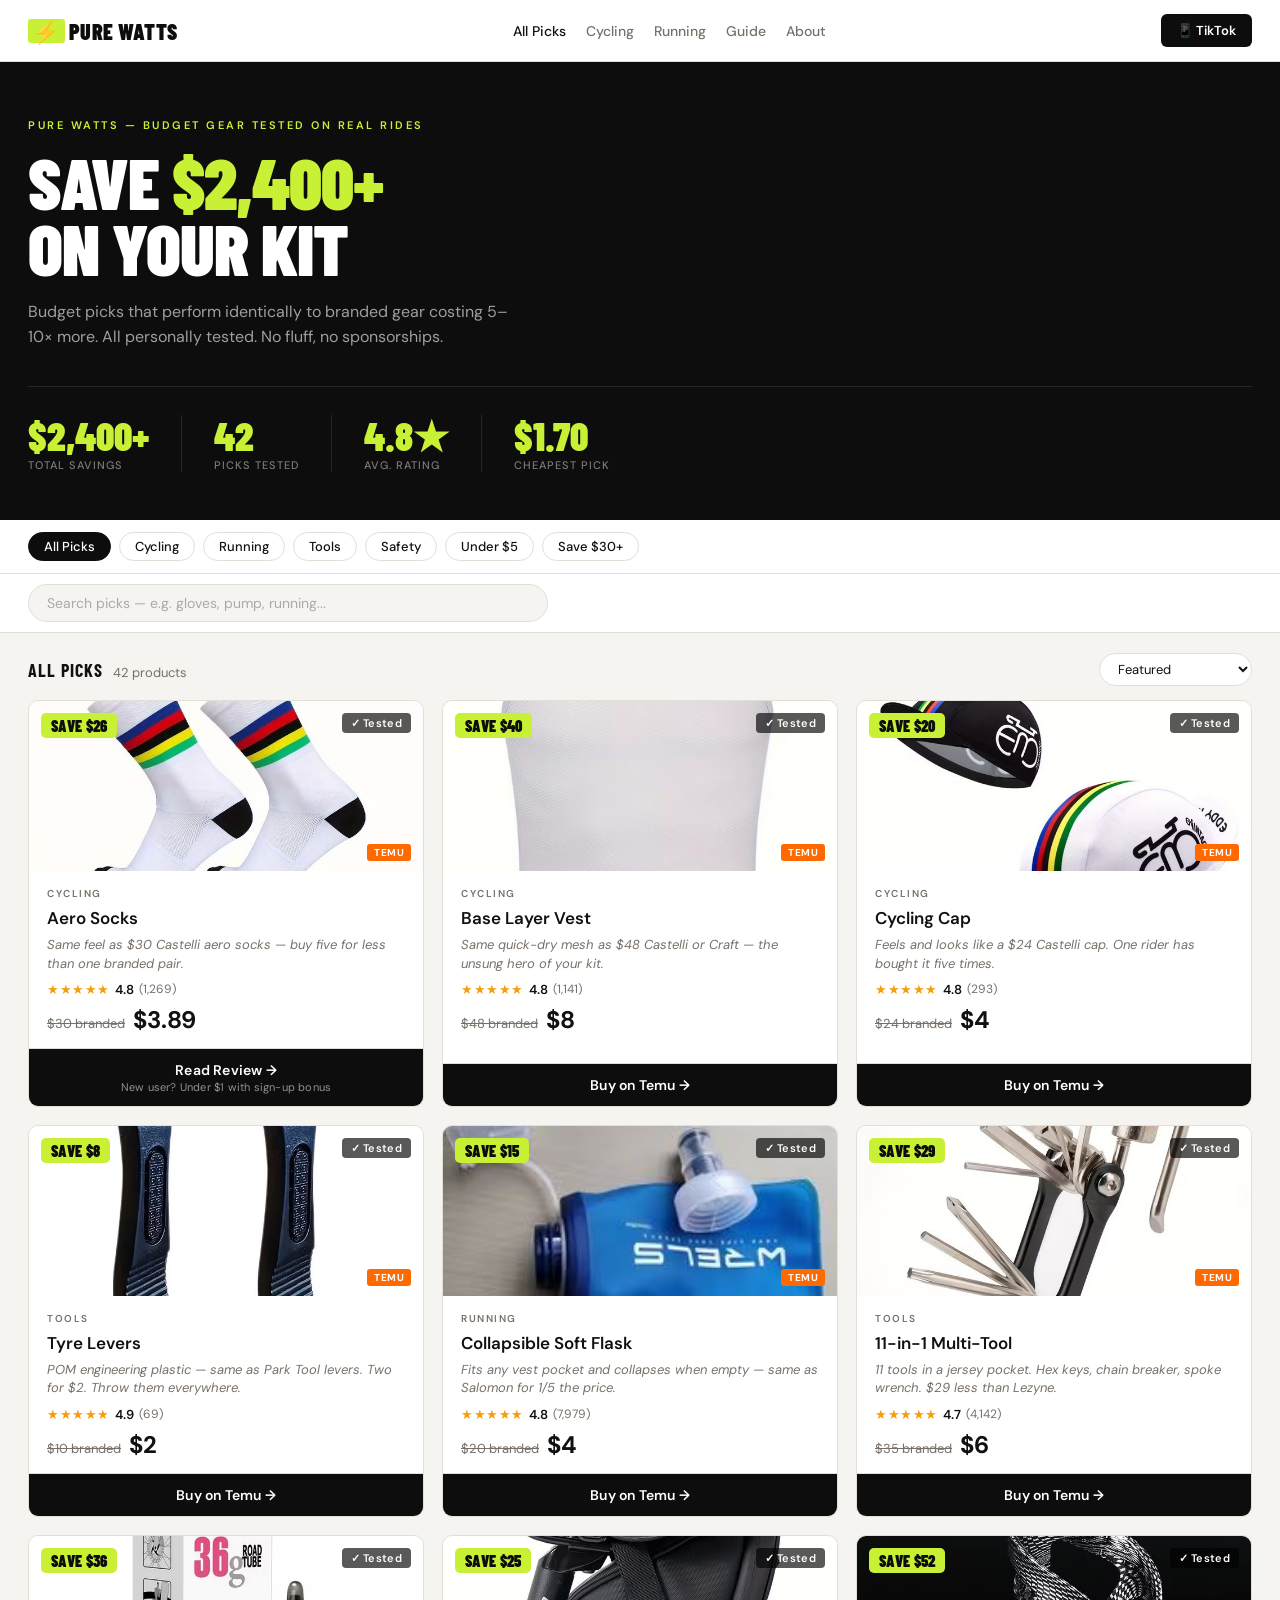
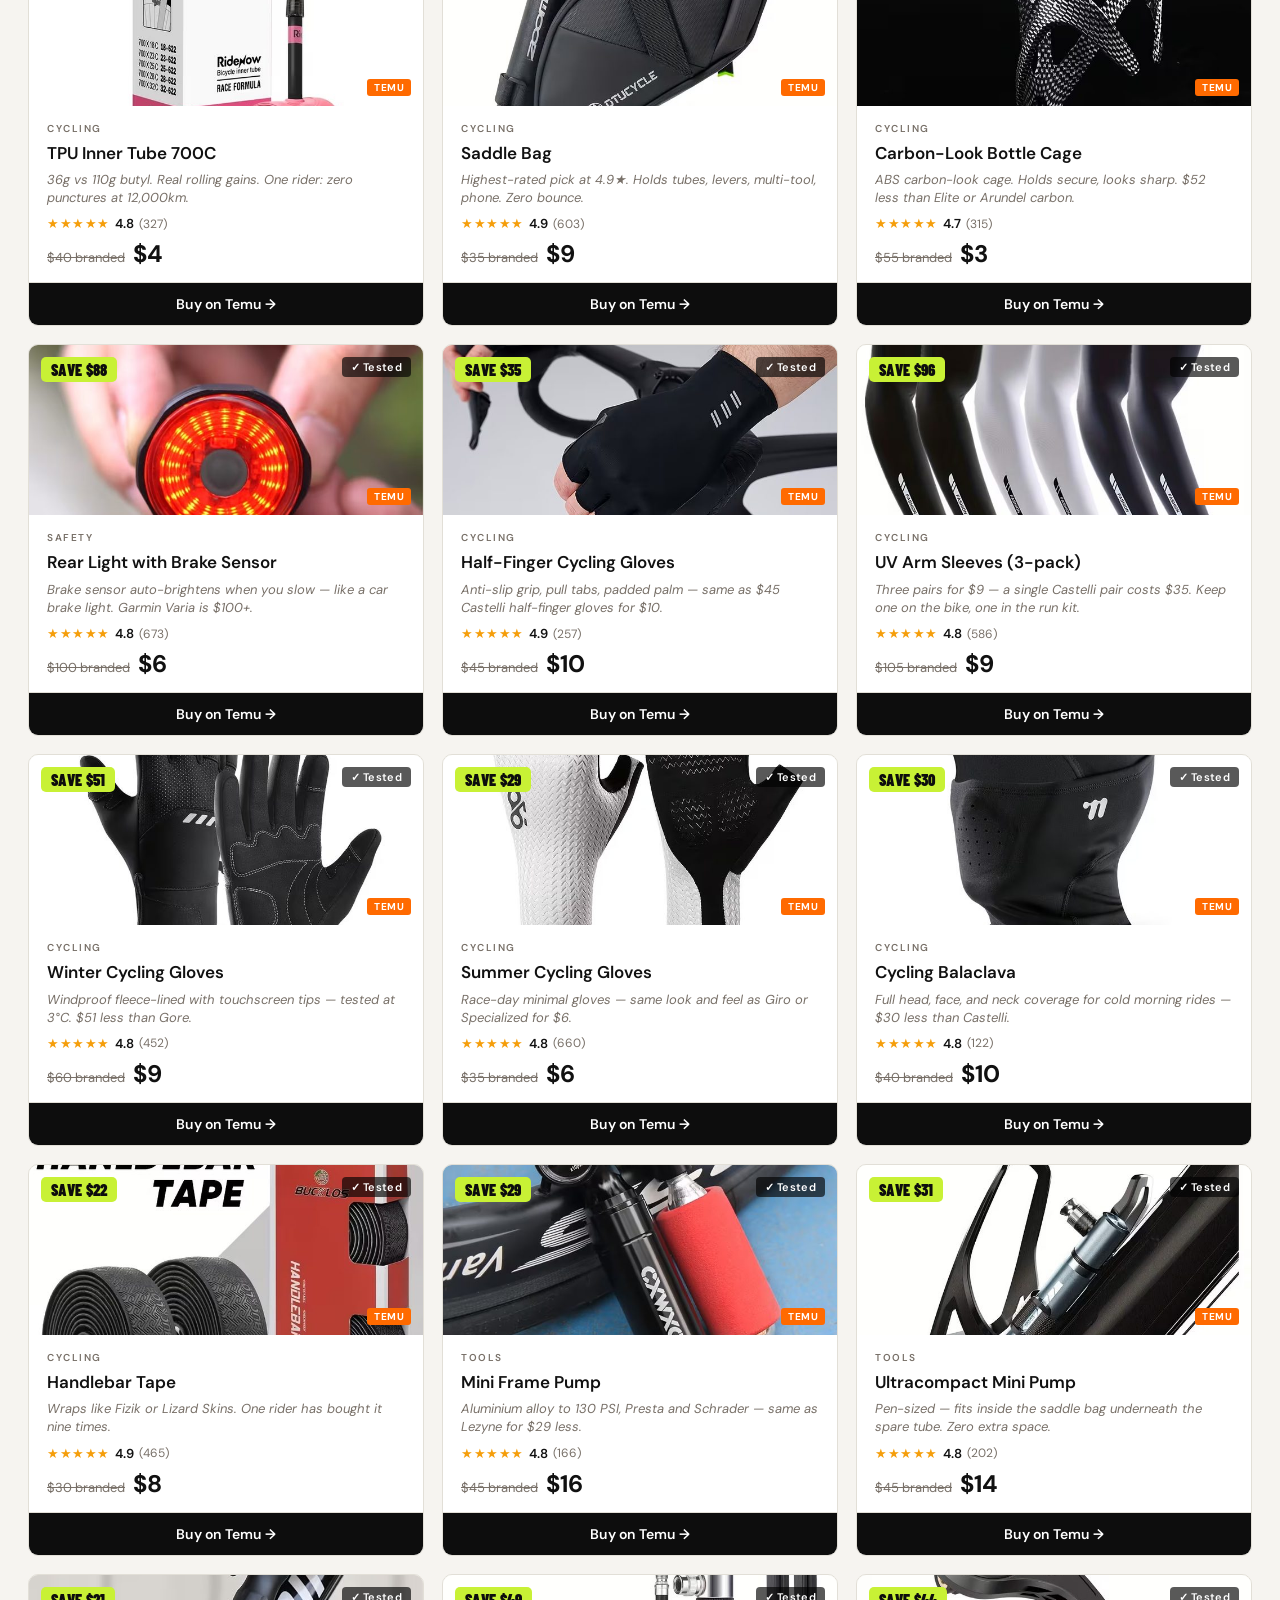
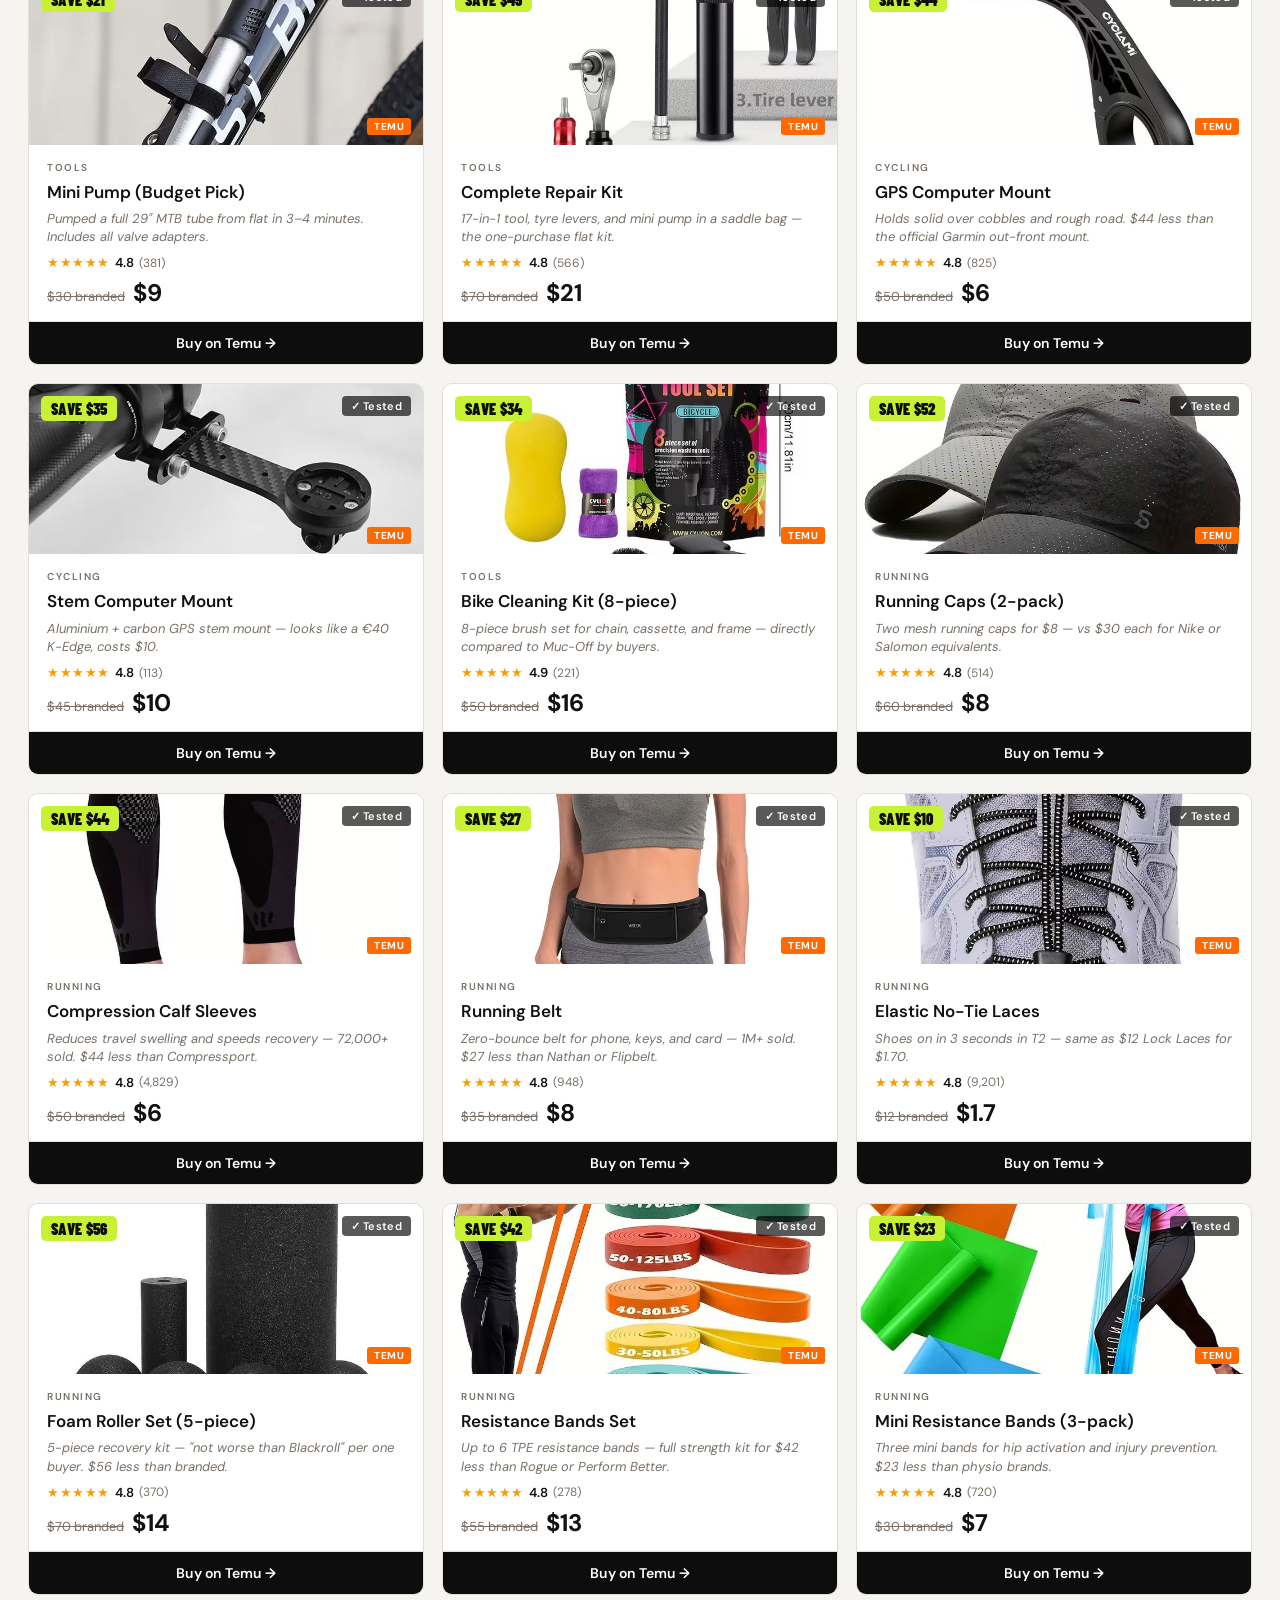
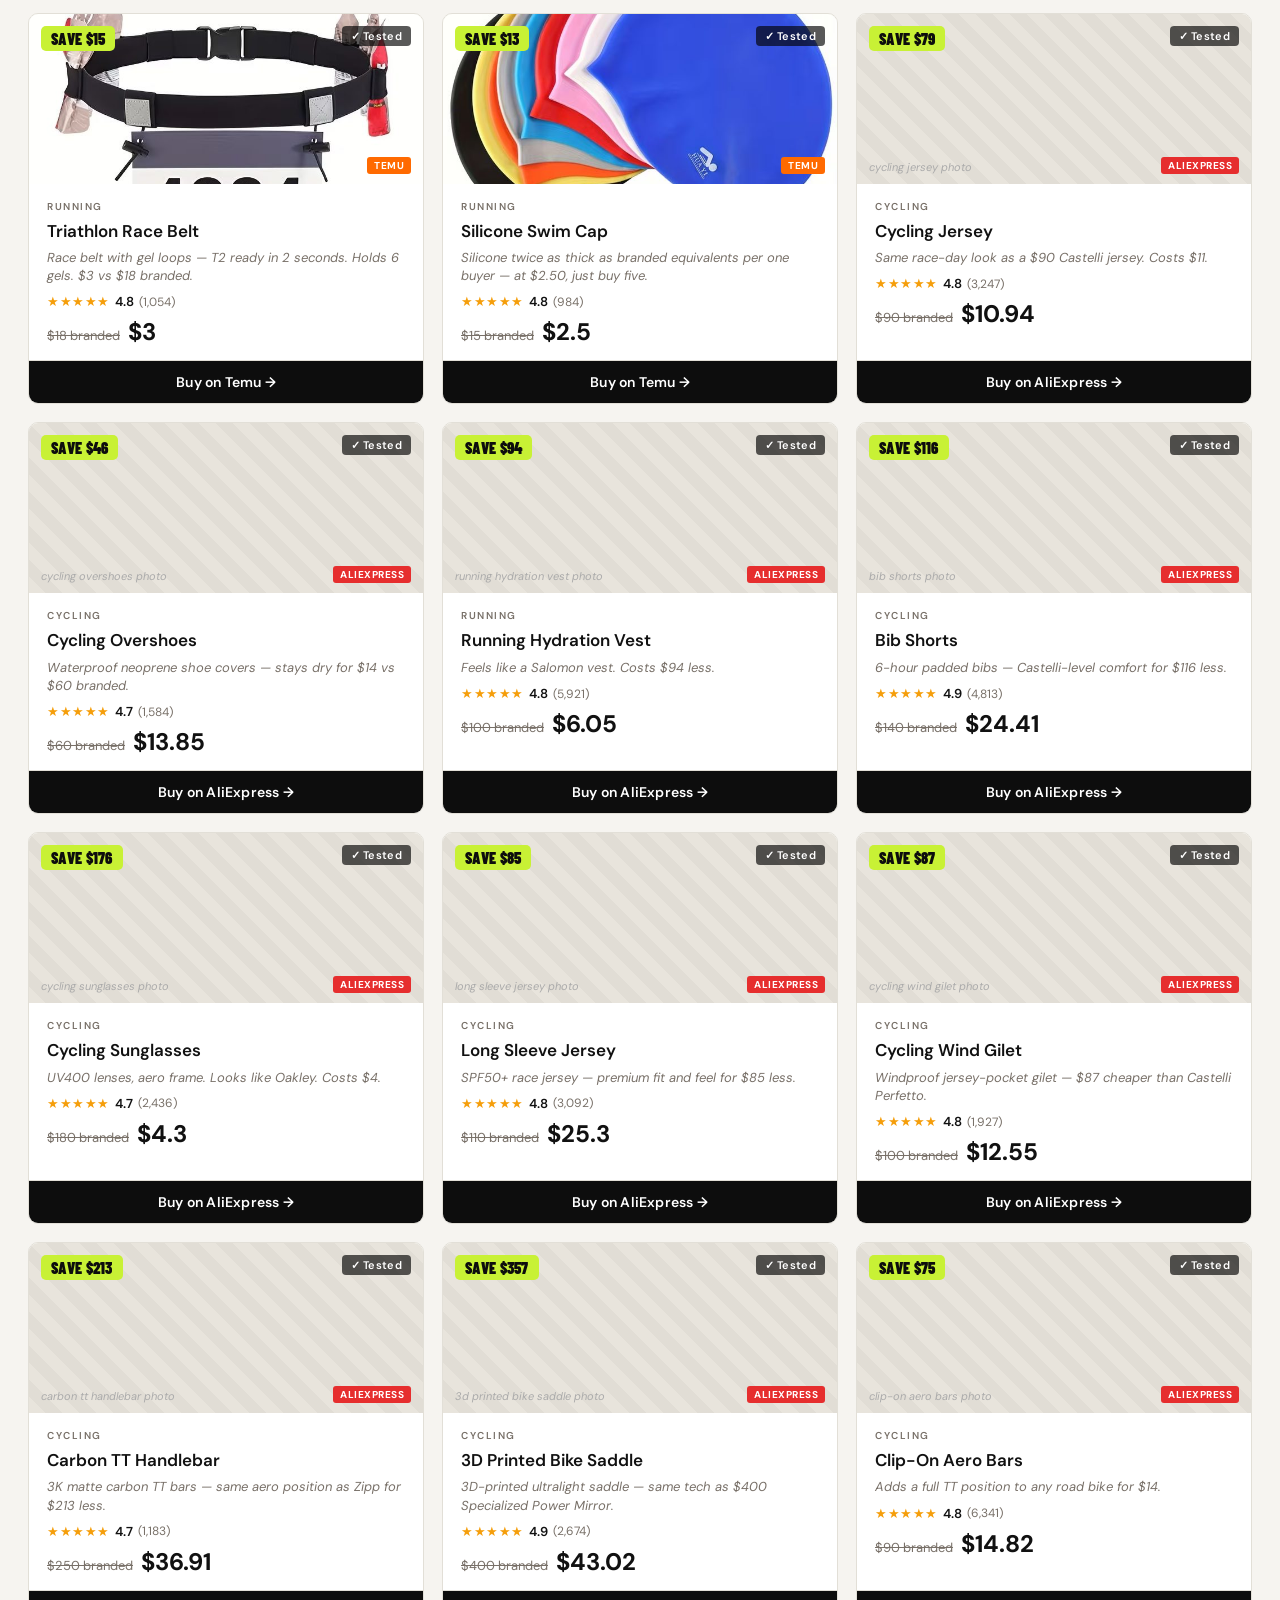
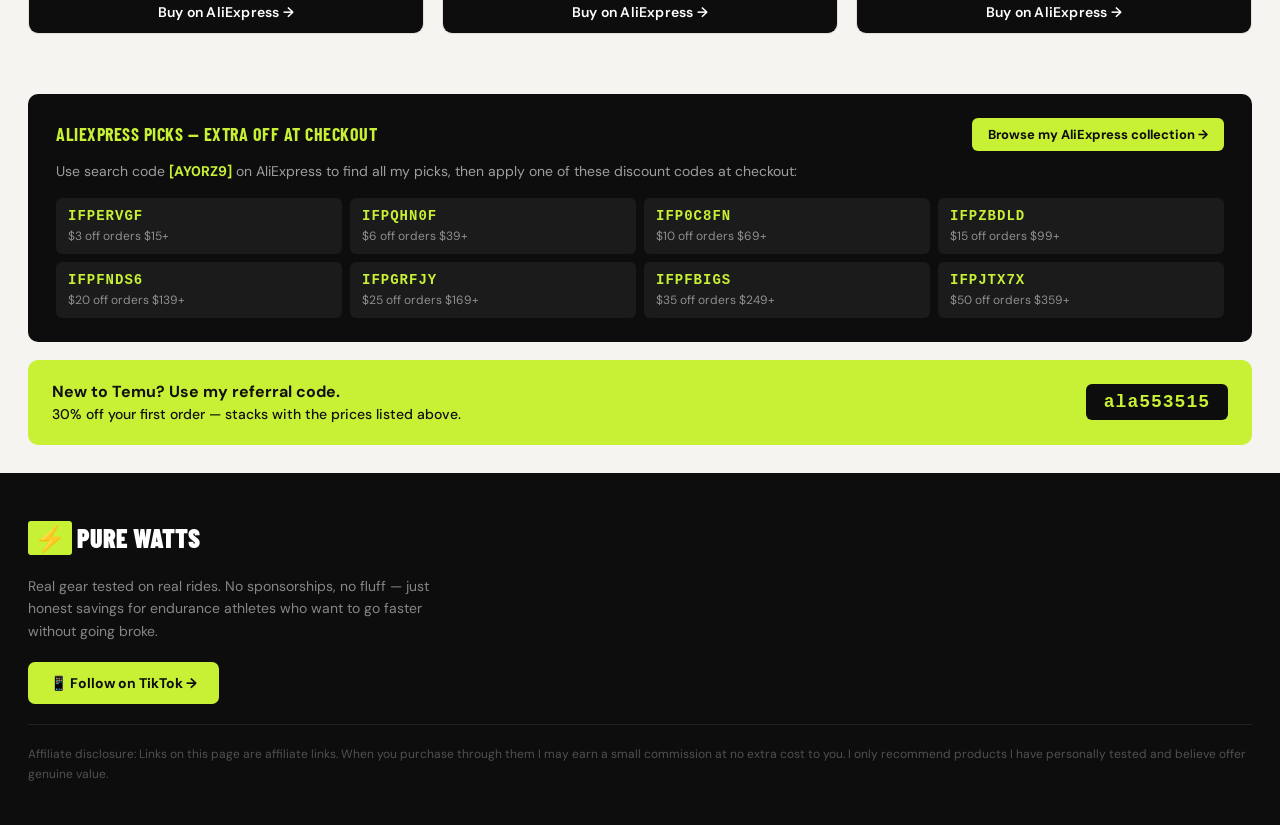
==== commit c19a8cf4: "Add product images and display them on product cards" ====
--- a/index.html
+++ b/index.html
@@ -134,10 +134,10 @@
     <a class="card" href="${p.link}"
        ${external ? 'target="_blank" rel="noopener"' : ''}>
       <div class="card-img">
+        ${p.img ? `<img class="card-img-photo" src="${p.img}" alt="${p.name}" loading="lazy">` : `<span class="card-img-label">${p.name.toLowerCase()} photo</span>`}
         <div class="card-badge">SAVE $${p.save}</div>
         <div class="card-tested">✓ Tested</div>
         ${sourceBadge}
-        <span class="card-img-label">${p.name.toLowerCase()} photo</span>
       </div>
       <div class="card-body">
         <div class="card-cat">${p.cat}</div>
--- a/style.css
+++ b/style.css
@@ -181,6 +181,12 @@
     45deg, transparent, transparent 12px,
     rgba(0,0,0,.03) 12px, rgba(0,0,0,.03) 24px
   );
+  overflow: hidden;
+}
+.card-img-photo {
+  position: absolute; inset: 0;
+  width: 100%; height: 100%;
+  object-fit: cover;
 }
 .card-img-label {
   position: absolute; bottom: 10px; left: 12px;
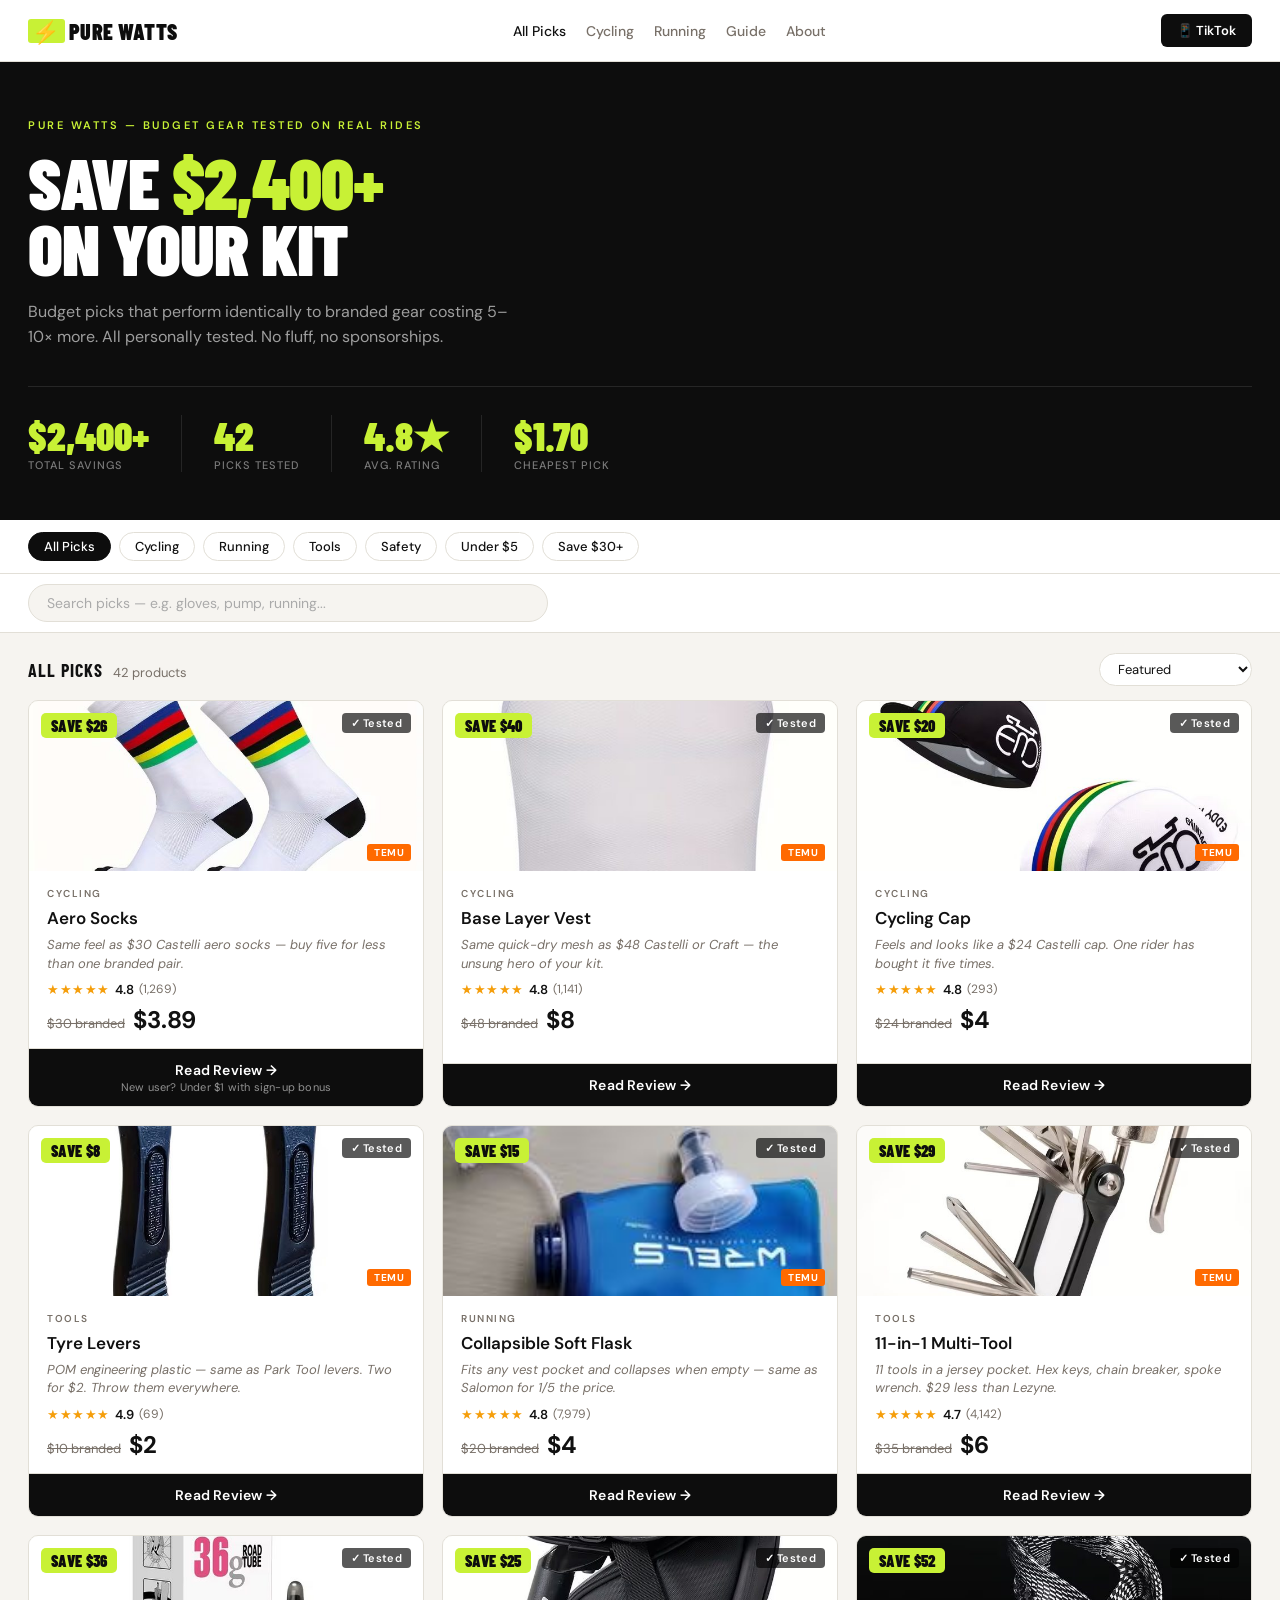
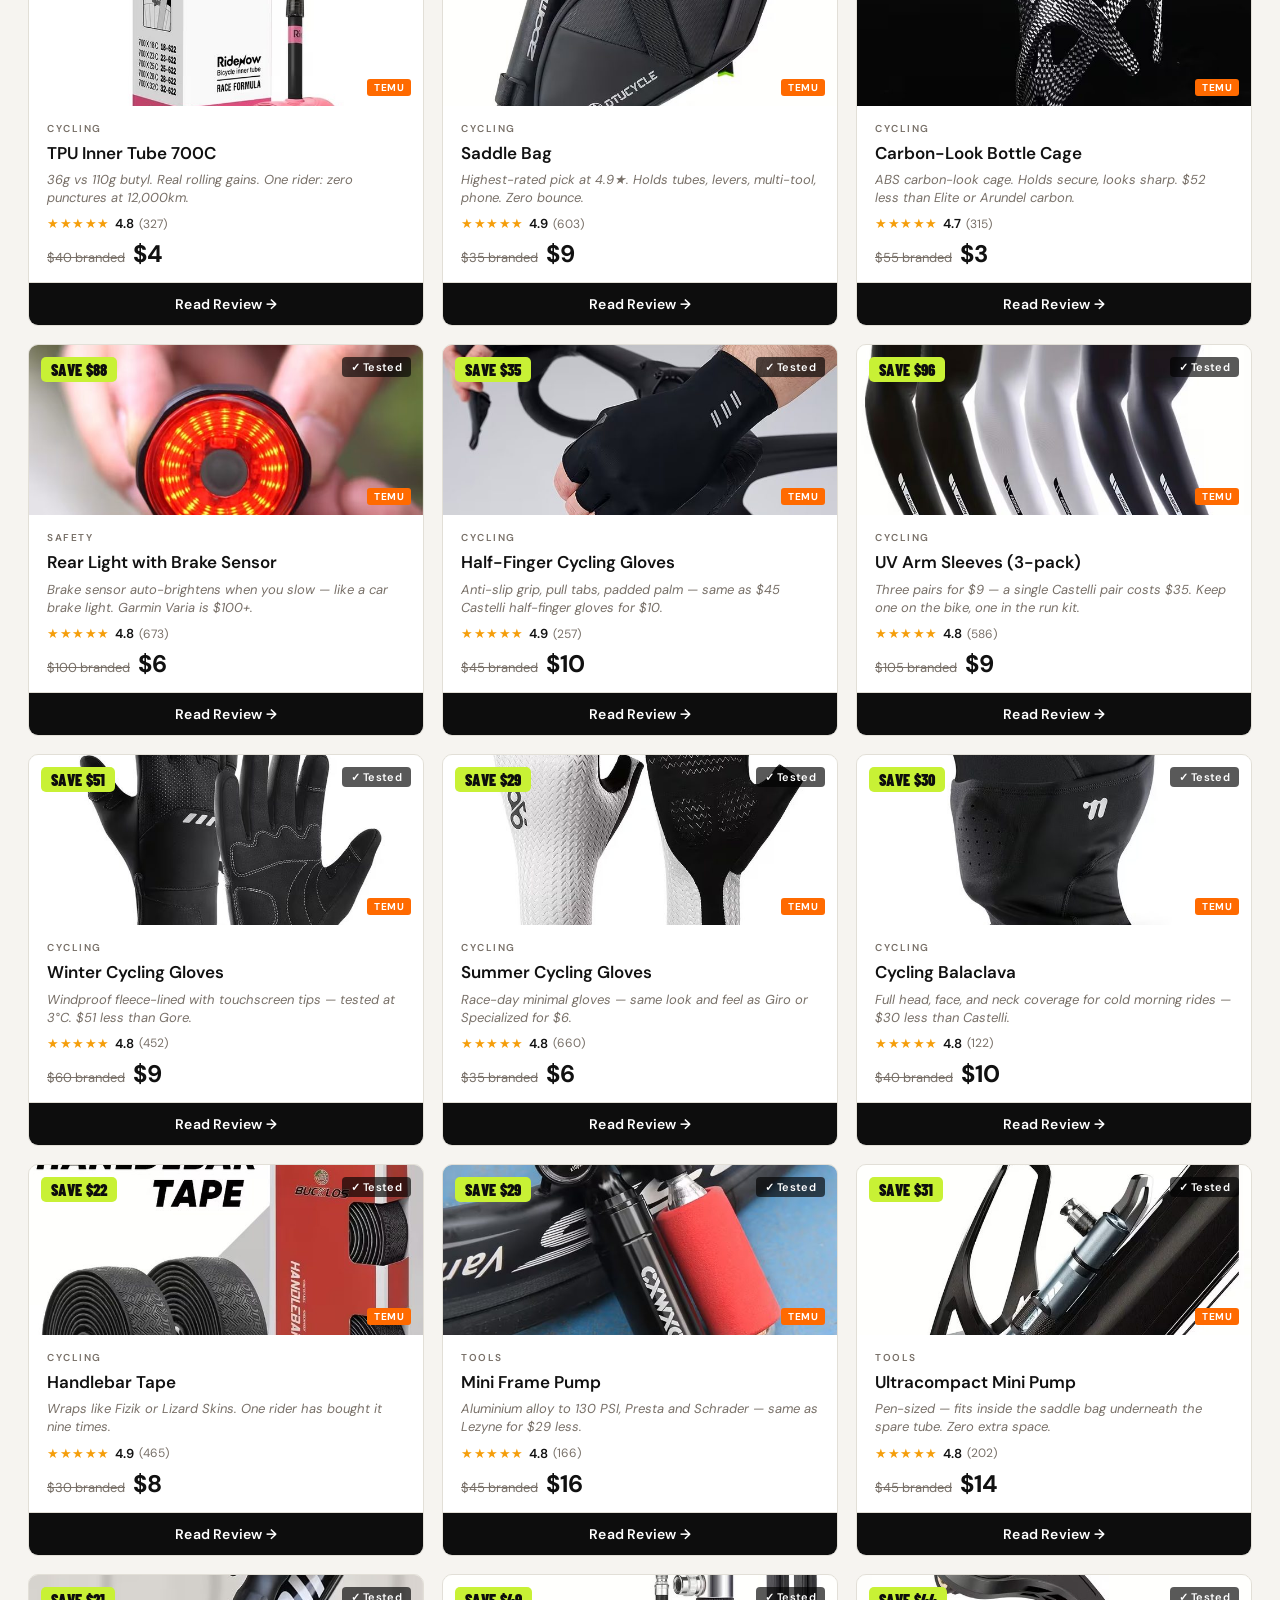
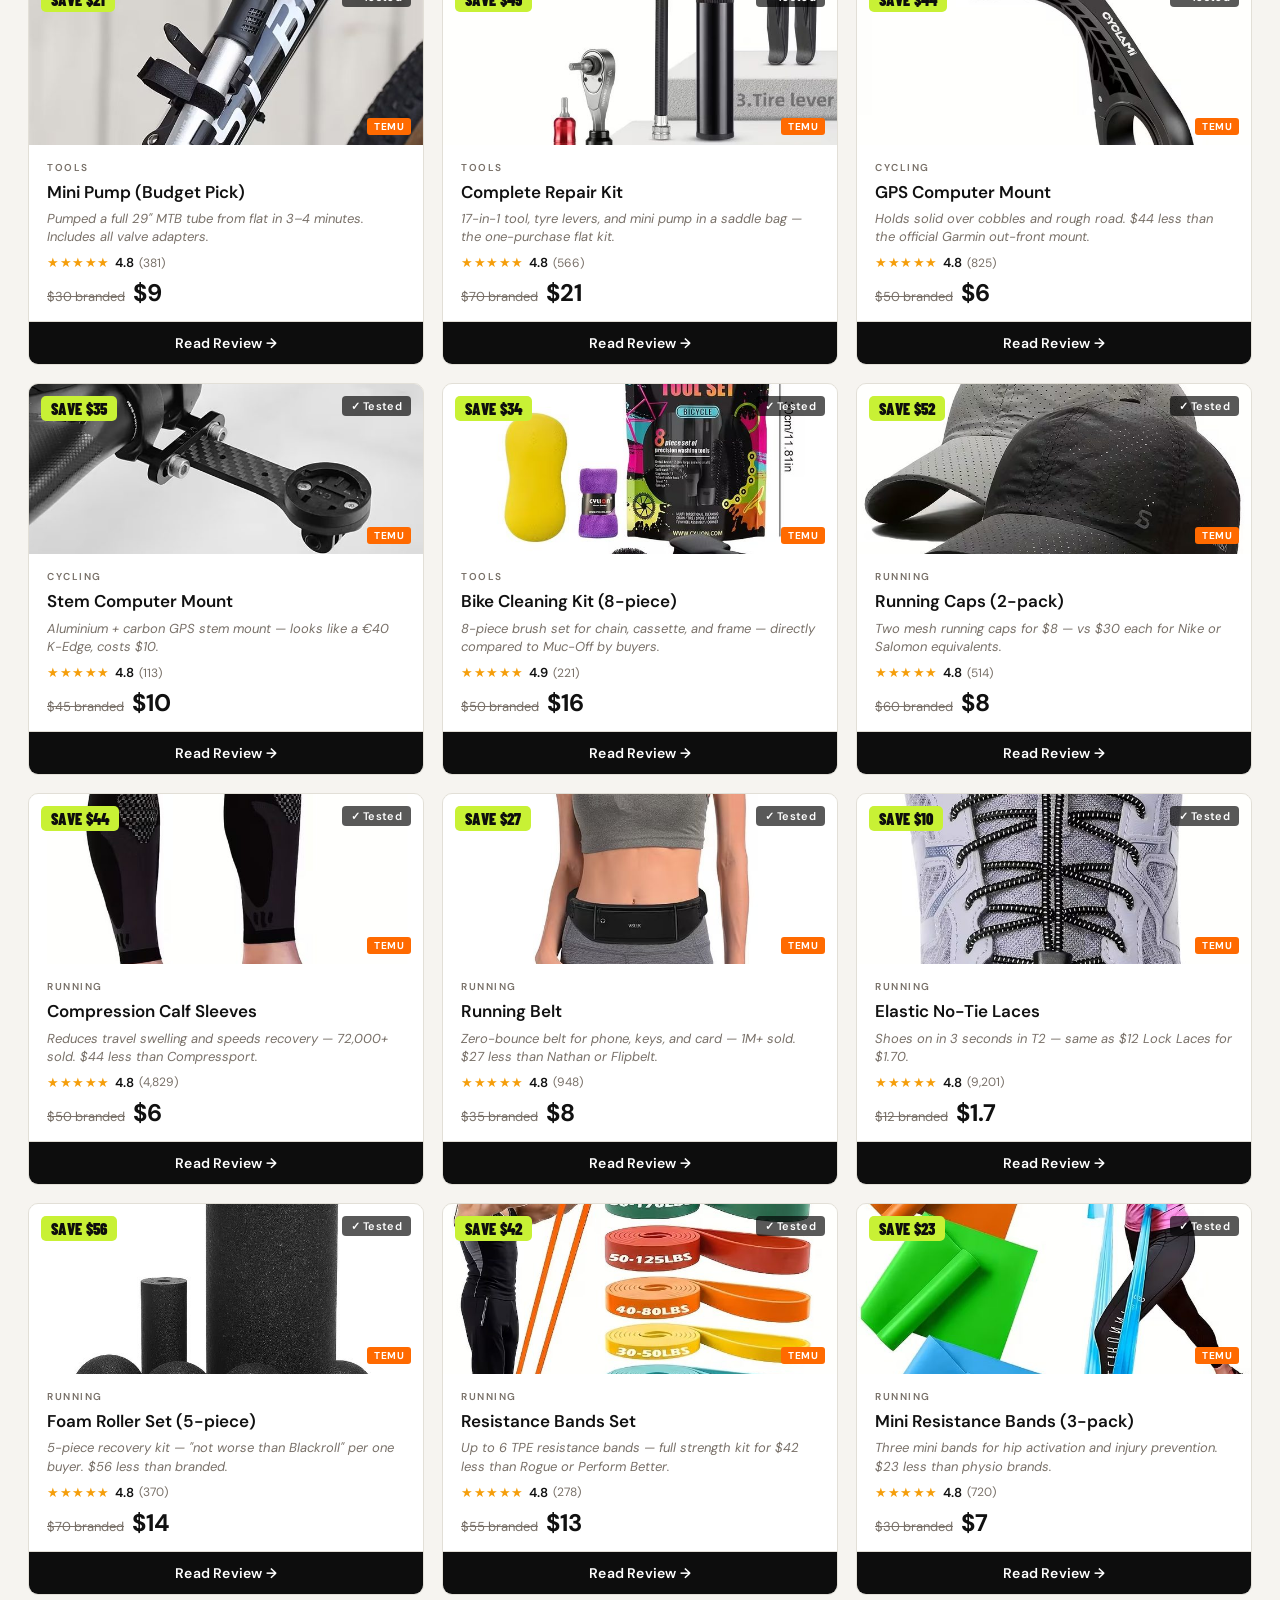
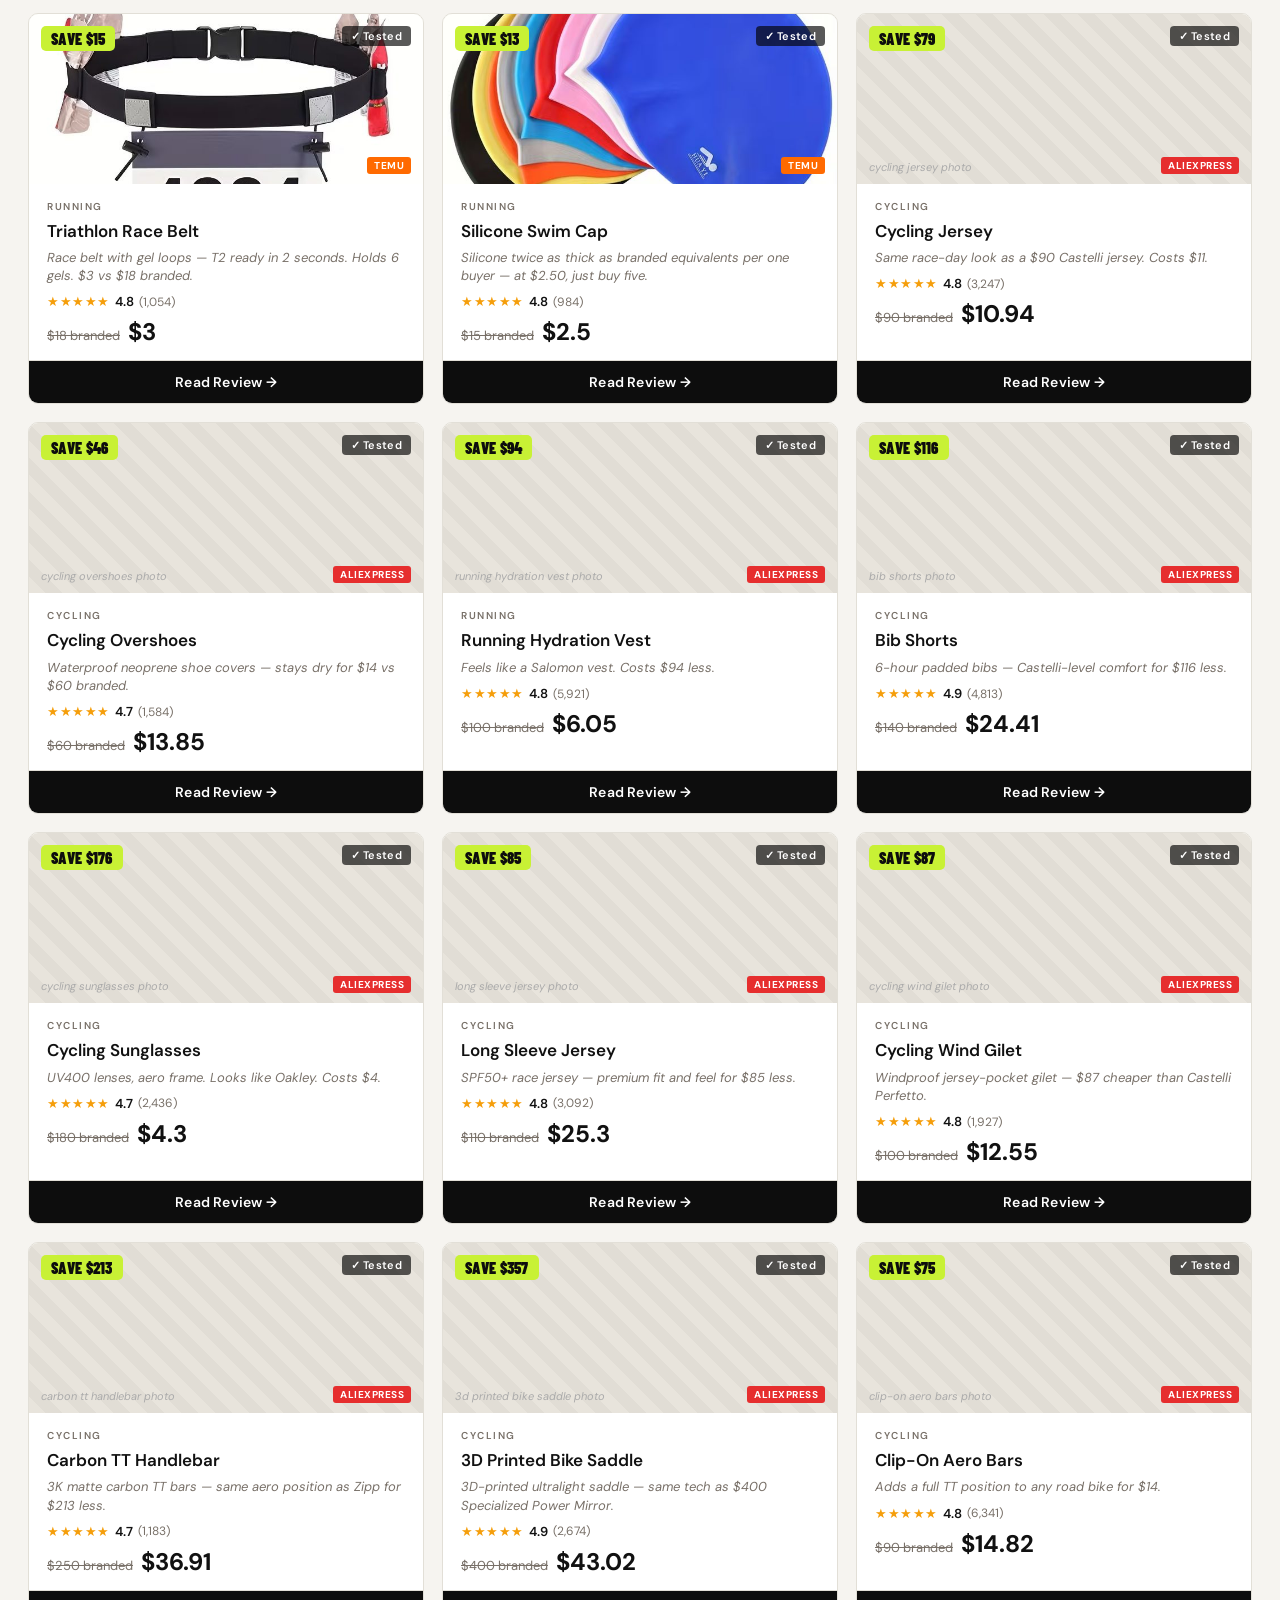
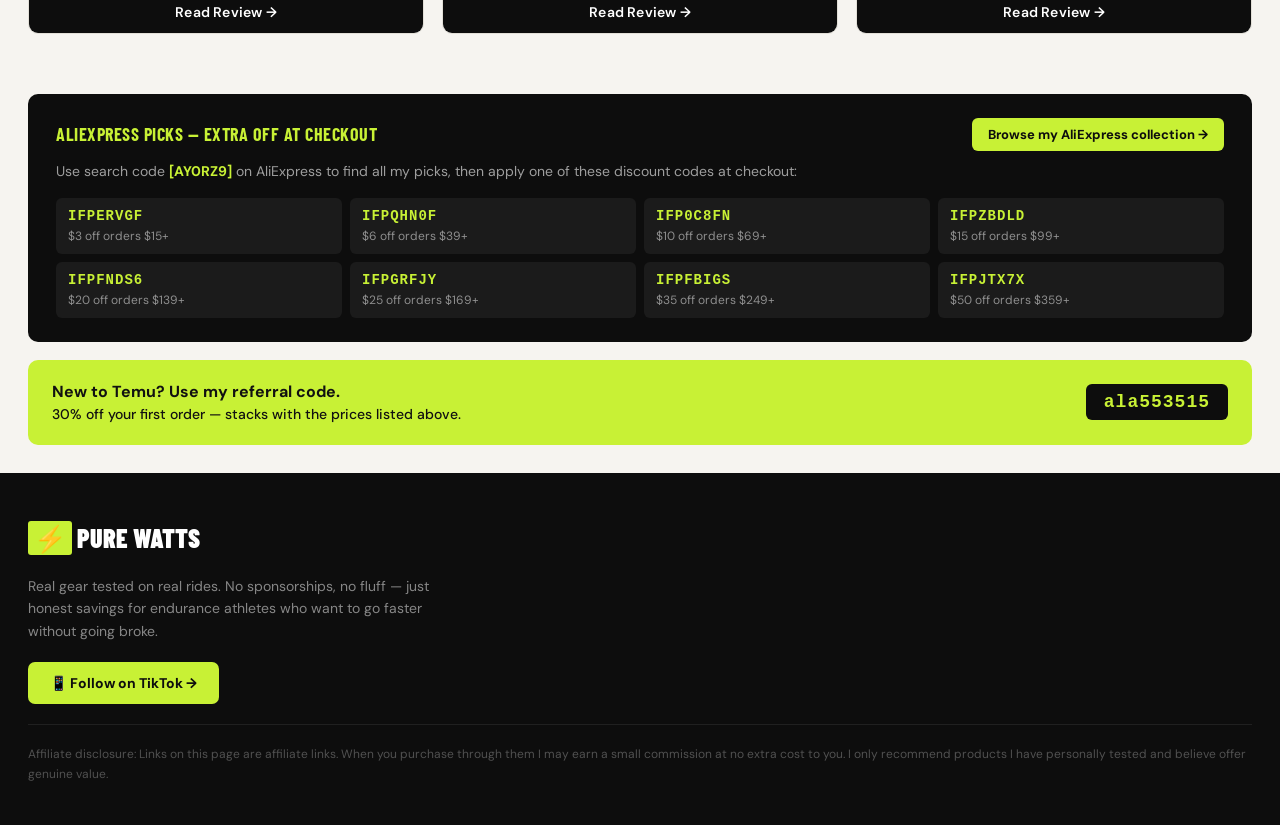
==== commit 3d817498: "Fix review page routing for all 42 products - Restore affiliate URLs as the link field on all produc" ====
--- a/index.html
+++ b/index.html
@@ -126,12 +126,13 @@
 let currentSearch = '';
 
 function renderCard(p) {
+  const href = p.isArticle ? `review.html?id=${p.id}` : p.link;
   const external = !p.isArticle && p.link !== '#';
   const sourceBadge = p.source === 'aliexpress'
     ? '<span class="card-source aliex">AliExpress</span>'
     : '<span class="card-source temu">Temu</span>';
   return `
-    <a class="card" href="${p.link}"
+    <a class="card" href="${href}"
        ${external ? 'target="_blank" rel="noopener"' : ''}>
       <div class="card-img">
         ${p.img ? `<img class="card-img-photo" src="${p.img}" alt="${p.name}" loading="lazy">` : `<span class="card-img-label">${p.name.toLowerCase()} photo</span>`}
--- a/style.css
+++ b/style.css
@@ -348,6 +348,10 @@
   display: flex; align-items: center; justify-content: center;
   font-size: 13px; color: #bbb; font-style: italic;
   margin-bottom: 32px; border: 1px solid var(--border);
+  overflow: hidden; position: relative;
+}
+.product-img img {
+  width: 100%; height: 100%; object-fit: cover;
 }
 
 /* ── ARTICLE — COMPARISON BOX ────────────────────────────────────────── */
@@ -428,6 +432,10 @@
     45deg, transparent, transparent 10px,
     rgba(0,0,0,.03) 10px, rgba(0,0,0,.03) 20px
   );
+  overflow: hidden; position: relative;
+}
+.related-img img {
+  width: 100%; height: 100%; object-fit: cover; display: block;
 }
 .related-body { padding: 10px 12px; }
 .related-name { font-size: 13px; font-weight: 600; margin-bottom: 4px; }
@@ -507,11 +515,4 @@
   .aliex-codes { grid-template-columns: repeat(2, 1fr); }
   .search-wrap { padding: 10px 16px; }
   .section-header { padding: 16px 16px 10px; }
-  .footer { padding: 40px 16px 32px; }
-}
-@media (max-width: 480px) {
-  .article-title { font-size: 34px; }
-  .related-grid { grid-template-columns: 1fr; }
-  .compare-price { font-size: 32px; }
-  .sidebar-save-val { font-size: 44px; }
-}
+  
